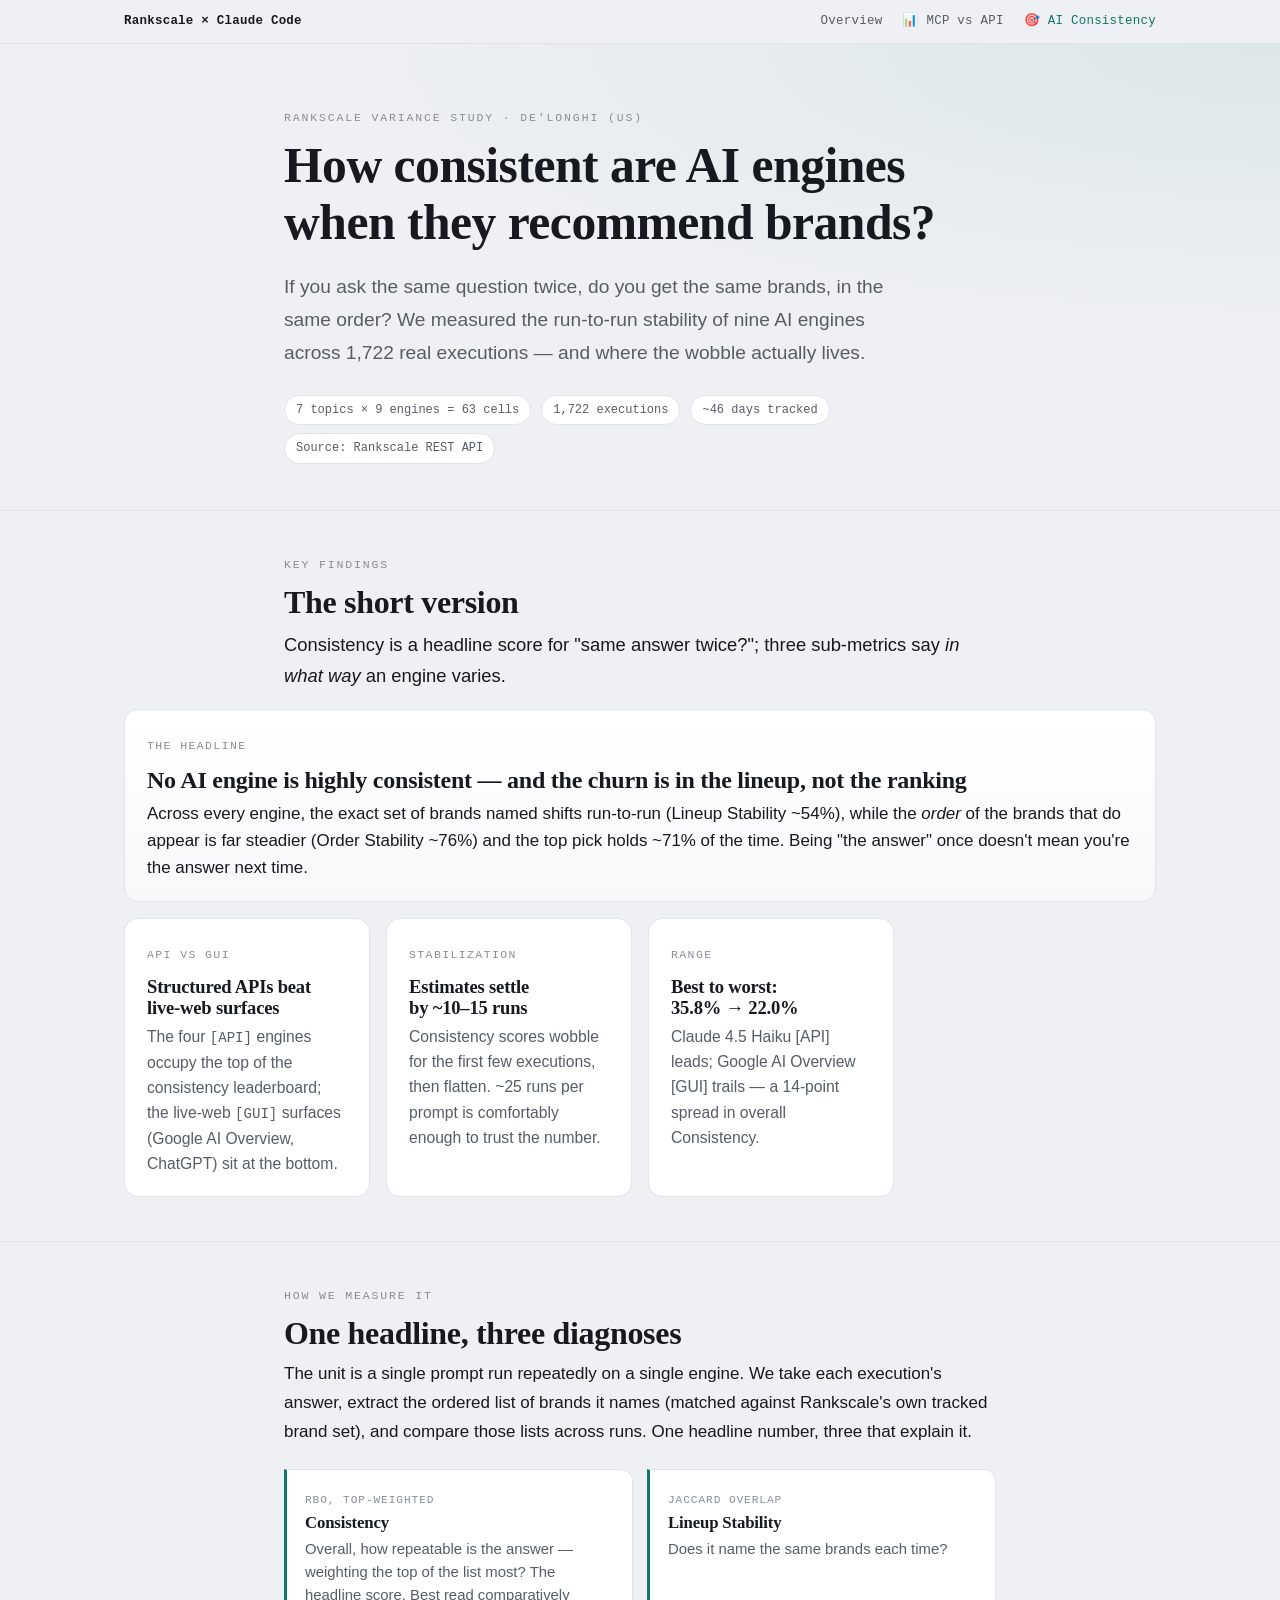
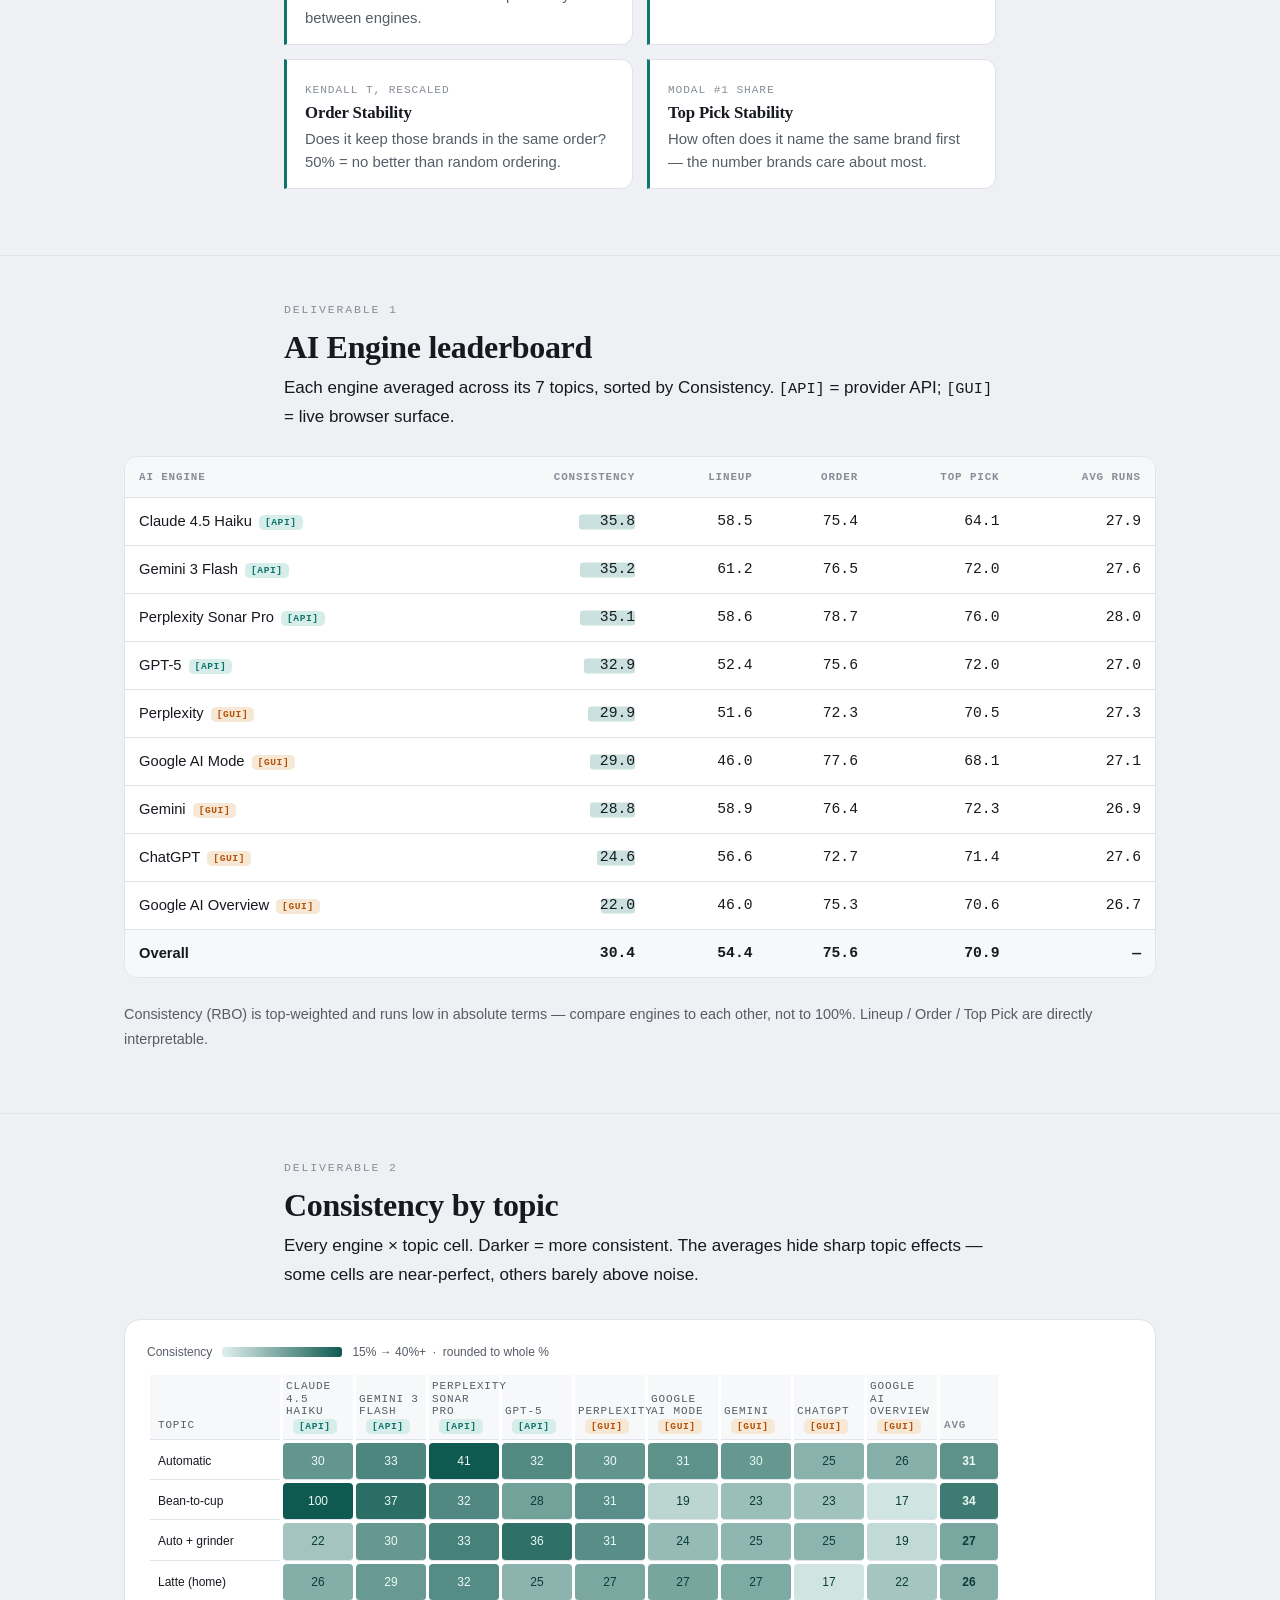
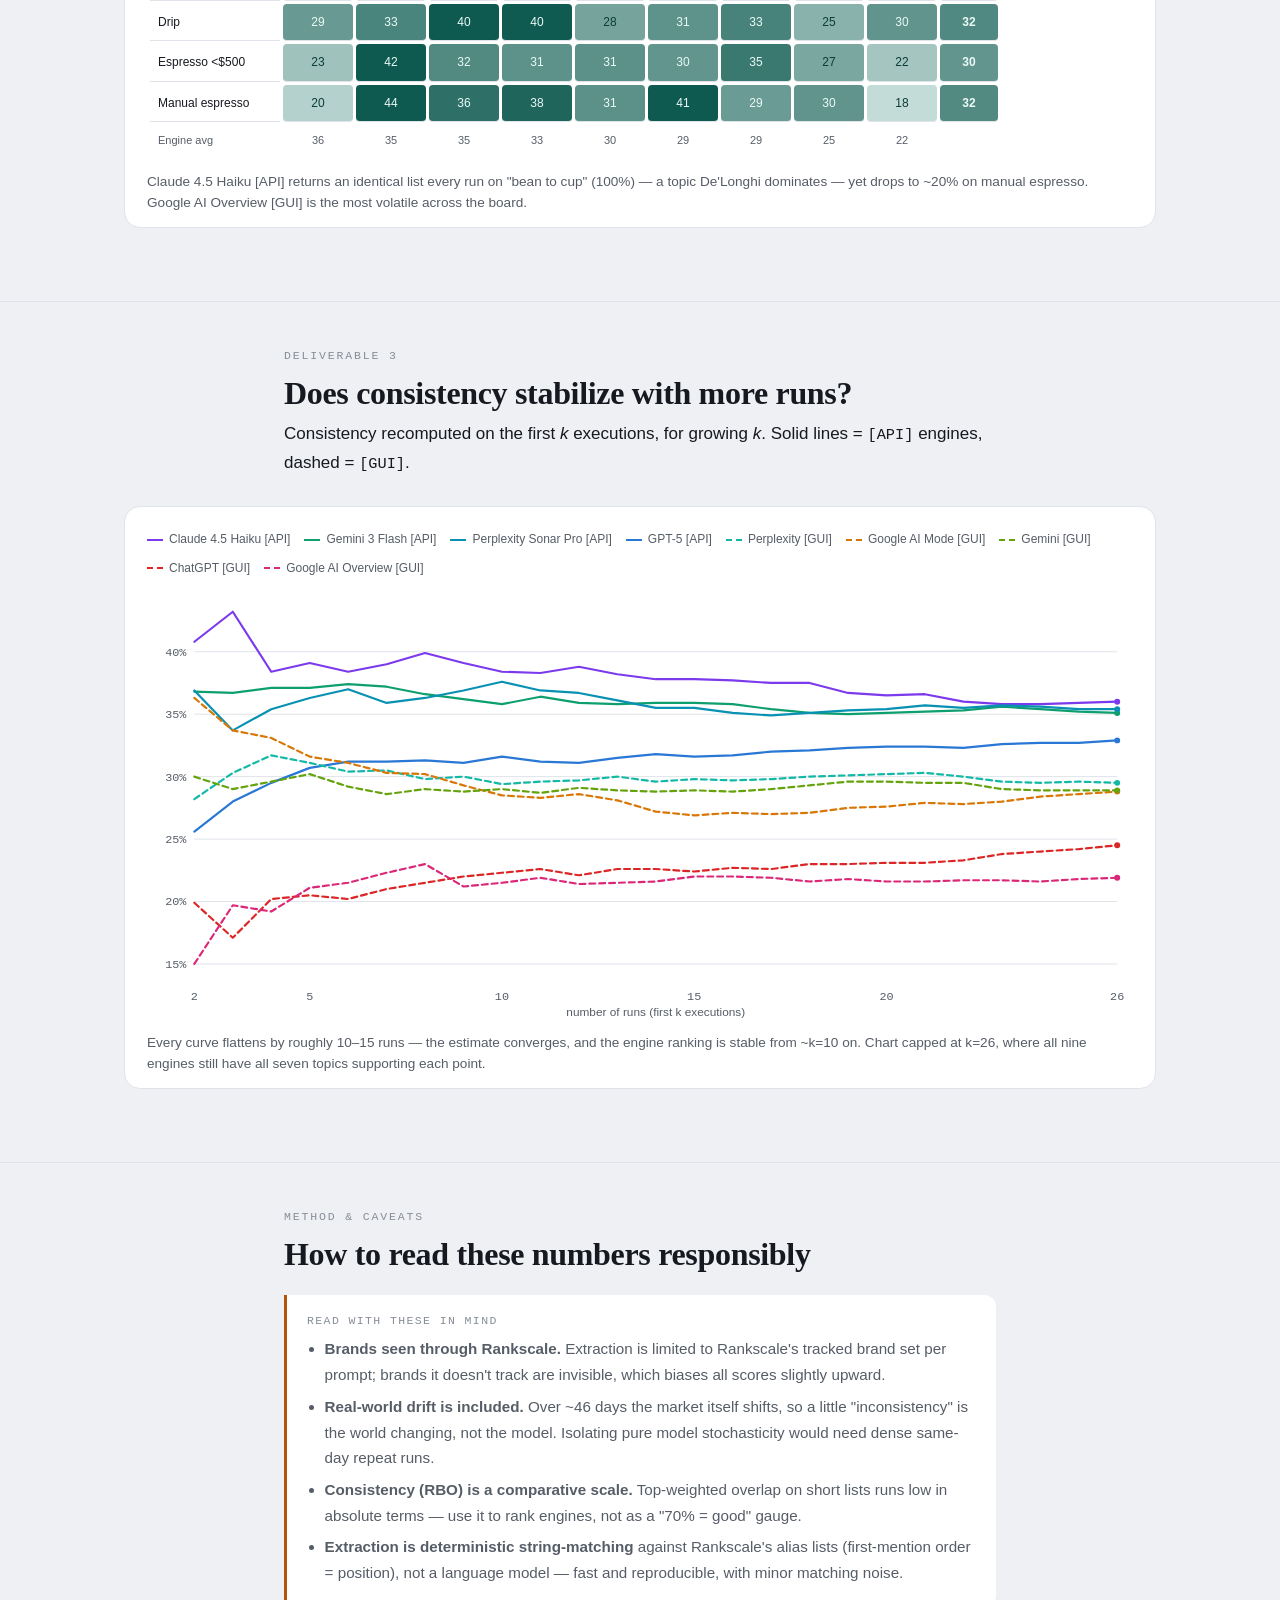
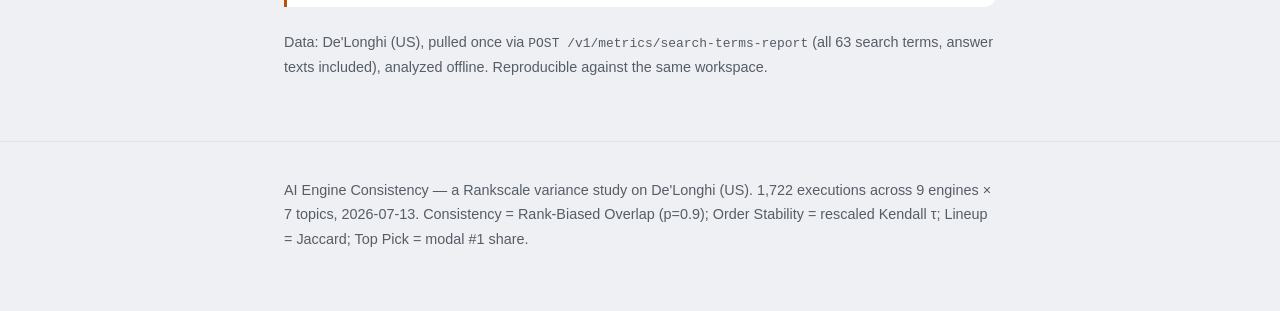
==== ai-engine-consistency.html @ 31a08b06 "Add webinar landing page + two reports on shared base.css - index.html: workshop landing (session in" ====
<!doctype html>
<html lang="en">
<head>
  <meta charset="utf-8">
  <meta name="viewport" content="width=device-width, initial-scale=1">
  <title>How consistent are AI engines? A Rankscale variance study</title>
  <link rel="stylesheet" href="assets/base.css">
  <style>
    /* ---- page-specific: AI engine consistency ---- */
    header.masthead{padding:64px 0 46px;background:radial-gradient(120% 100% at 100% 0%, color-mix(in srgb, var(--teal) 8%, transparent), transparent 62%)}
    table{min-width:640px}
    .callout{border-left-color:var(--amber)}
    tr.total td{background:var(--surface-2);font-weight:600}
    .defs{display:grid;grid-template-columns:repeat(auto-fit,minmax(240px,1fr));gap:14px;margin:1.4rem 0}
    .def{background:var(--surface);border:1px solid var(--line);border-left:3px solid var(--accent);border-radius:0 12px 12px 0;padding:14px 18px}
    .def h3{font-size:1.05rem;margin-bottom:.2rem}
    .def .tech{font-family:var(--mono);font-size:.7rem;color:var(--faint);text-transform:uppercase;letter-spacing:.08em}
    .def p{margin:.35rem 0 0;font-size:.93rem;color:var(--muted);line-height:1.55}
    .badge{font-family:var(--mono);font-size:.6rem;font-weight:600;letter-spacing:.06em;padding:2px 6px;border-radius:5px;margin-left:7px;vertical-align:1px}
    .badge.api{background:var(--teal-soft);color:var(--teal)} .badge.gui{background:var(--amber-soft);color:var(--amber)}
    .cbar{position:relative;display:inline-block;min-width:56px;text-align:right}
    .legend{display:flex;flex-wrap:wrap;gap:8px 14px;font-size:12px;color:var(--muted);margin-bottom:8px}
    .legend span{display:inline-flex;align-items:center;gap:6px}
    .legend i{width:16px;height:0;border-top-width:2px;border-top-style:solid;display:inline-block}
    .legend i.dash{border-top-style:dashed}
  </style>
</head>
<body>

<nav class="sitenav" aria-label="Webinar sections">
  <div class="inner">
    <a class="brand" href="index.html">Rankscale × Claude Code</a>
    <a href="index.html">Overview</a>
    <a href="mcp-vs-api.html">📊 MCP vs API</a>
    <a href="ai-engine-consistency.html" aria-current="page">🎯 AI Consistency</a>
  </div>
</nav>
<header class="masthead">
  <div class="wrap">
    <p class="eyebrow">Rankscale variance study &middot; De'Longhi (US)</p>
    <h1>How consistent are AI engines when they recommend brands?</h1>
    <p class="dek">If you ask the same question twice, do you get the same brands, in the same order? We measured the run-to-run stability of nine AI engines across 1,722 real executions — and where the wobble actually lives.</p>
    <div class="meta">
      <span>7 topics &times; 9 engines = 63 cells</span>
      <span>1,722 executions</span>
      <span>~46 days tracked</span>
      <span>Source: Rankscale REST API</span>
    </div>
  </div>
</header>

<section id="findings">
  <div class="wrap"><p class="eyebrow">Key findings</p><h2>The short version</h2>
  <p class="lead">Consistency is a headline score for "same answer twice?"; three sub-metrics say <em>in what way</em> an engine varies.</p></div>
  <div class="wide"><div class="findgrid reveal">
    <div class="find hero"><span class="k">The headline</span><h3>No AI engine is highly consistent — and the churn is in the lineup, not the ranking</h3>
      <p>Across every engine, the exact set of brands named shifts run-to-run (Lineup Stability ~54%), while the <em>order</em> of the brands that do appear is far steadier (Order Stability ~76%) and the top pick holds ~71% of the time. Being "the answer" once doesn't mean you're the answer next time.</p></div>
    <div class="find"><span class="k">API vs GUI</span><h3>Structured APIs beat live-web surfaces</h3><p>The four <code>[API]</code> engines occupy the top of the consistency leaderboard; the live-web <code>[GUI]</code> surfaces (Google AI Overview, ChatGPT) sit at the bottom.</p></div>
    <div class="find"><span class="k">Stabilization</span><h3>Estimates settle by ~10–15 runs</h3><p>Consistency scores wobble for the first few executions, then flatten. ~25 runs per prompt is comfortably enough to trust the number.</p></div>
    <div class="find"><span class="k">Range</span><h3>Best to worst: 35.8% → 22.0%</h3><p>Claude 4.5 Haiku [API] leads; Google AI Overview [GUI] trails — a 14-point spread in overall Consistency.</p></div>
  </div></div>
</section>

<section id="method">
  <div class="wrap"><p class="eyebrow">How we measure it</p><h2>One headline, three diagnoses</h2>
  <p>The unit is a single prompt run repeatedly on a single engine. We take each execution's answer, extract the ordered list of brands it names (matched against Rankscale's own tracked brand set), and compare those lists across runs. One headline number, three that explain it.</p>
  <div class="defs">
    <div class="def"><span class="tech">RBO, top-weighted</span><h3>Consistency</h3><p>Overall, how repeatable is the answer — weighting the top of the list most? The headline score. Best read comparatively between engines.</p></div>
    <div class="def"><span class="tech">Jaccard overlap</span><h3>Lineup Stability</h3><p>Does it name the same brands each time?</p></div>
    <div class="def"><span class="tech">Kendall &tau;, rescaled</span><h3>Order Stability</h3><p>Does it keep those brands in the same order? 50% = no better than random ordering.</p></div>
    <div class="def"><span class="tech">Modal #1 share</span><h3>Top Pick Stability</h3><p>How often does it name the same brand first — the number brands care about most.</p></div>
  </div></div>
</section>

<section id="leaderboard">
  <div class="wrap"><p class="eyebrow">Deliverable 1</p><h2>AI Engine leaderboard</h2>
  <p>Each engine averaged across its 7 topics, sorted by Consistency. <code>[API]</code> = provider API; <code>[GUI]</code> = live browser surface.</p></div>
  <div class="wide"><div class="tablewrap reveal">
    <table>
      <thead><tr><th>AI Engine</th><th class="n">Consistency</th><th class="n">Lineup</th><th class="n">Order</th><th class="n">Top Pick</th><th class="n">avg runs</th></tr></thead>
      <tbody id="lbBody"></tbody>
    </table>
  </div>
  <p style="font-size:.9rem;color:var(--muted)">Consistency (RBO) is top-weighted and runs low in absolute terms — compare engines to each other, not to 100%. Lineup / Order / Top Pick are directly interpretable.</p>
  </div>
</section>

<section id="heatmap">
  <div class="wrap"><p class="eyebrow">Deliverable 2</p><h2>Consistency by topic</h2>
  <p>Every engine &times; topic cell. Darker = more consistent. The averages hide sharp topic effects — some cells are near-perfect, others barely above noise.</p></div>
  <div class="wide"><figure class="reveal">
    <div style="display:flex;align-items:center;gap:10px;font-size:12px;color:var(--muted);margin-bottom:10px;flex-wrap:wrap">
      <span>Consistency</span><span style="display:inline-block;width:120px;height:10px;border-radius:3px;background:linear-gradient(90deg,rgb(224,240,237),rgb(15,90,80))"></span><span>15% → 40%+ &nbsp;·&nbsp; rounded to whole %</span></div>
    <div id="hm" style="overflow-x:auto"></div>
    <figcaption>Claude 4.5 Haiku [API] returns an identical list every run on "bean to cup" (100%) — a topic De'Longhi dominates — yet drops to ~20% on manual espresso. Google AI Overview [GUI] is the most volatile across the board.</figcaption>
  </figure></div>
</section>

<section id="convergence">
  <div class="wrap"><p class="eyebrow">Deliverable 3</p><h2>Does consistency stabilize with more runs?</h2>
  <p>Consistency recomputed on the first <em>k</em> executions, for growing <em>k</em>. Solid lines = <code>[API]</code> engines, dashed = <code>[GUI]</code>.</p></div>
  <div class="wide"><figure class="reveal">
    <div class="legend" id="cvLegend"></div>
    <div style="overflow-x:auto"><svg id="cv" viewBox="0 0 1000 440" role="img" aria-label="Consistency versus number of runs for nine engines; curves flatten by 10 to 15 runs. API engines settle highest, GUI engines lowest."></svg></div>
    <figcaption>Every curve flattens by roughly 10–15 runs — the estimate converges, and the engine ranking is stable from ~k=10 on. Chart capped at k=26, where all nine engines still have all seven topics supporting each point.</figcaption>
  </figure></div>
</section>

<section id="caveats">
  <div class="wrap"><p class="eyebrow">Method &amp; caveats</p><h2>How to read these numbers responsibly</h2>
  <div class="callout"><span class="k">Read with these in mind</span>
  <ul>
    <li><strong>Brands seen through Rankscale.</strong> Extraction is limited to Rankscale's tracked brand set per prompt; brands it doesn't track are invisible, which biases all scores slightly upward.</li>
    <li><strong>Real-world drift is included.</strong> Over ~46 days the market itself shifts, so a little "inconsistency" is the world changing, not the model. Isolating pure model stochasticity would need dense same-day repeat runs.</li>
    <li><strong>Consistency (RBO) is a comparative scale.</strong> Top-weighted overlap on short lists runs low in absolute terms — use it to rank engines, not as a "70% = good" gauge.</li>
    <li><strong>Extraction is deterministic string-matching</strong> against Rankscale's alias lists (first-mention order = position), not a language model — fast and reproducible, with minor matching noise.</li>
  </ul></div>
  <p style="font-size:.9rem;color:var(--muted)">Data: De'Longhi (US), pulled once via <code>POST /v1/metrics/search-terms-report</code> (all 63 search terms, answer texts included), analyzed offline. Reproducible against the same workspace.</p>
  </div>
</section>

<footer><div class="wrap"><p style="margin:0">AI Engine Consistency — a Rankscale variance study on De'Longhi (US). 1,722 executions across 9 engines &times; 7 topics, 2026-07-13. Consistency = Rank-Biased Overlap (p=0.9); Order Stability = rescaled Kendall &tau;; Lineup = Jaccard; Top Pick = modal #1 share.</p></div></footer>

<script>
(function(){
  var engines=[
    {name:"Claude 4.5 Haiku",tier:"api",c:35.8,l:58.5,o:75.4,t:64.1,n:27.9,col:"#7c3aed"},
    {name:"Gemini 3 Flash",tier:"api",c:35.2,l:61.2,o:76.5,t:72.0,n:27.6,col:"#0e9f6e"},
    {name:"Perplexity Sonar Pro",tier:"api",c:35.1,l:58.6,o:78.7,t:76.0,n:28.0,col:"#0891b2"},
    {name:"GPT-5",tier:"api",c:32.9,l:52.4,o:75.6,t:72.0,n:27.0,col:"#2a78d6"},
    {name:"Perplexity",tier:"gui",c:29.9,l:51.6,o:72.3,t:70.5,n:27.3,col:"#14b8a6"},
    {name:"Google AI Mode",tier:"gui",c:29.0,l:46.0,o:77.6,t:68.1,n:27.1,col:"#d97706"},
    {name:"Gemini",tier:"gui",c:28.8,l:58.9,o:76.4,t:72.3,n:26.9,col:"#65a30d"},
    {name:"ChatGPT",tier:"gui",c:24.6,l:56.6,o:72.7,t:71.4,n:27.6,col:"#dc2626"},
    {name:"Google AI Overview",tier:"gui",c:22.0,l:46.0,o:75.3,t:70.6,n:26.7,col:"#db2777"}
  ];
  var overall={c:30.4,l:54.4,o:75.6,t:70.9};
  var cmax=Math.max.apply(null,engines.map(function(e){return e.c;}));

  // leaderboard
  var tb=document.getElementById("lbBody");
  engines.forEach(function(e){
    var w=Math.round(e.c/cmax*100);
    var badge='<span class="badge '+e.tier+'">'+(e.tier==='api'?'[API]':'[GUI]')+'</span>';
    var bar='<span class="cbar"><span style="position:absolute;right:0;top:50%;transform:translateY(-50%);height:60%;width:'+w+'%;max-width:100%;background:color-mix(in srgb, var(--teal) 22%, transparent);border-radius:3px;z-index:0"></span><span style="position:relative;z-index:1">'+e.c.toFixed(1)+'</span></span>';
    tb.insertAdjacentHTML("beforeend","<tr><td>"+e.name+badge+"</td><td class='n'>"+bar+"</td><td class='n'>"+e.l.toFixed(1)+"</td><td class='n'>"+e.o.toFixed(1)+"</td><td class='n'>"+e.t.toFixed(1)+"</td><td class='n'>"+e.n.toFixed(1)+"</td></tr>");
  });
  tb.insertAdjacentHTML("beforeend","<tr class='total'><td>Overall</td><td class='n'>"+overall.c.toFixed(1)+"</td><td class='n'>"+overall.l.toFixed(1)+"</td><td class='n'>"+overall.o.toFixed(1)+"</td><td class='n'>"+overall.t.toFixed(1)+"</td><td class='n'>—</td></tr>");

  // heatmap (topics as rows, engines as columns)
  var engs=[
    ["Claude 4.5 Haiku","api",35.8],
    ["Gemini 3 Flash","api",35.2],
    ["Perplexity Sonar Pro","api",35.1],
    ["GPT-5","api",32.9],
    ["Perplexity","gui",29.9],
    ["Google AI Mode","gui",29.0],
    ["Gemini","gui",28.8],
    ["ChatGPT","gui",24.6],
    ["Google AI Overview","gui",22.0]
  ];
  var topicRows=[
    ["Automatic",[30,32.6,40.5,32,30.2,30.7,29.7,25.3,25.6],30.7],
    ["Bean-to-cup",[100,36.6,32.1,28,31.1,19.4,23.4,22.5,16.9],34.4],
    ["Auto + grinder",[22.3,29.6,33.3,36.2,31.3,23.8,24.6,24.9,18.7],27.2],
    ["Latte (home)",[26,29.4,31.6,25.1,27.2,27.4,26.7,16.9,22.2],25.8],
    ["Drip",[29.4,32.9,40.2,39.9,27.7,30.5,33.2,25.3,30.3],32.2],
    ["Espresso <$500",[22.7,41.7,32,30.7,30.8,30.1,34.9,27.2,22.1],30.2],
    ["Manual espresso",[20.1,43.9,36.3,38.1,30.8,41.4,29.1,30.3,18.3],32.0]
  ];
  function hcol(v){var t=Math.max(0,Math.min(1,(v-15)/(40-15)));var L=[224,240,237],D=[15,90,80];var c=L.map(function(l,i){return Math.round(l+(D[i]-l)*t);});return{bg:'rgb('+c[0]+','+c[1]+','+c[2]+')',fg:t>0.55?'#eafaf6':'#0b3d37'};}
  var h='<table style="border-collapse:separate;border-spacing:3px;font-size:12px;font-variant-numeric:tabular-nums;table-layout:fixed;width:838px;min-width:838px">';
  h+='<colgroup><col style="width:130px">';
  engs.forEach(function(){h+='<col style="width:70px">';});
  h+='<col style="width:58px"></colgroup>';
  h+='<thead><tr><th style="text-align:left;vertical-align:bottom;color:var(--muted);font-weight:500;padding:4px 8px">Topic</th>';
  engs.forEach(function(e){var bd='<span class="badge '+e[1]+'">'+(e[1]==='api'?'[API]':'[GUI]')+'</span>';h+='<th style="vertical-align:bottom;height:64px;white-space:normal;padding:5px 3px;font-weight:500;font-size:11px;line-height:1.15;color:var(--muted)"><span style="display:block;margin-bottom:3px">'+e[0]+'</span>'+bd+'</th>';});
  h+='<th style="vertical-align:bottom;padding:4px 4px;font-weight:600">Avg</th></tr></thead><tbody>';
  topicRows.forEach(function(r){
    h+='<tr><td style="text-align:left;padding:7px 8px;white-space:nowrap;overflow:hidden;text-overflow:ellipsis">'+r[0]+'</td>';
    r[1].forEach(function(v){var c=hcol(v);h+='<td style="background:'+c.bg+';color:'+c.fg+';text-align:center;padding:8px 2px;border-radius:4px">'+Math.round(v)+'</td>';});
    var ca=hcol(r[2]);h+='<td style="background:'+ca.bg+';color:'+ca.fg+';text-align:center;padding:8px 2px;border-radius:4px;font-weight:600">'+Math.round(r[2])+'</td></tr>';
  });
  h+='<tr><td style="text-align:left;padding:6px 8px;color:var(--muted);font-size:11px">Engine avg</td>';
  engs.forEach(function(e){h+='<td style="text-align:center;padding:4px 2px;color:var(--muted);font-size:11px">'+Math.round(e[2])+'</td>';});
  h+='<td></td></tr></tbody></table>';
  document.getElementById("hm").innerHTML=h;

  // convergence
  var series=[
    ["Claude 4.5 Haiku","api","#7c3aed",[40.8,43.2,38.4,39.1,38.4,39,39.9,39.1,38.4,38.3,38.8,38.2,37.8,37.8,37.7,37.5,37.5,36.7,36.5,36.6,36,35.8,35.8,35.9,36]],
    ["Gemini 3 Flash","api","#0e9f6e",[36.8,36.7,37.1,37.1,37.4,37.2,36.6,36.2,35.8,36.4,35.9,35.8,35.9,35.9,35.8,35.4,35.1,35,35.1,35.2,35.3,35.6,35.4,35.2,35.1]],
    ["Perplexity Sonar Pro","api","#0891b2",[36.9,33.7,35.4,36.3,37,35.9,36.3,36.9,37.6,36.9,36.7,36.1,35.5,35.5,35.1,34.9,35.1,35.3,35.4,35.7,35.5,35.7,35.6,35.4,35.4]],
    ["GPT-5","api","#2a78d6",[25.6,28,29.5,30.7,31.2,31.2,31.3,31.1,31.6,31.2,31.1,31.5,31.8,31.6,31.7,32,32.1,32.3,32.4,32.4,32.3,32.6,32.7,32.7,32.9]],
    ["Perplexity","gui","#14b8a6",[28.2,30.3,31.7,31.1,30.4,30.5,29.8,30,29.4,29.6,29.7,30,29.6,29.8,29.7,29.8,30,30.1,30.2,30.3,30,29.6,29.5,29.6,29.5]],
    ["Google AI Mode","gui","#d97706",[36.3,33.7,33.1,31.6,31.1,30.3,30.2,29.3,28.5,28.3,28.6,28.1,27.2,26.9,27.1,27,27.1,27.5,27.6,27.9,27.8,28,28.4,28.6,28.8]],
    ["Gemini","gui","#65a30d",[30,29,29.6,30.2,29.2,28.6,29,28.8,29,28.7,29.1,28.9,28.8,28.9,28.8,29,29.3,29.6,29.6,29.5,29.5,29,28.9,28.9,28.9]],
    ["ChatGPT","gui","#dc2626",[19.9,17.1,20.2,20.5,20.2,21,21.5,22,22.3,22.6,22.1,22.6,22.6,22.4,22.7,22.6,23,23,23.1,23.1,23.3,23.8,24,24.2,24.5]],
    ["Google AI Overview","gui","#db2777",[15,19.7,19.2,21.1,21.5,22.3,23,21.2,21.5,21.9,21.4,21.5,21.6,22,22,21.9,21.6,21.8,21.6,21.6,21.7,21.7,21.6,21.8,21.9]]
  ];
  var NS="http://www.w3.org/2000/svg",svg=document.getElementById("cv");
  function el(n,a){var e=document.createElementNS(NS,n);for(var k in a)e.setAttribute(k,a[k]);return e;}
  function tx(x,y,s,a){var t=el("text",Object.assign({x:x,y:y},a));t.textContent=s;return t;}
  var W=1000,H=440,pL=48,pR=16,pT=16,pB=44,ph=H-pT-pB,pw=W-pL-pR,kMin=2,kMax=26,yMin=14,yMax=44;
  var cs=getComputedStyle(document.documentElement),muted=(cs.getPropertyValue('--muted')||'#888').trim(),line=(cs.getPropertyValue('--line')||'#ddd').trim();
  function X(k){return pL+(k-kMin)/(kMax-kMin)*pw;} function Y(v){return pT+ph-(v-yMin)/(yMax-yMin)*ph;}
  [15,20,25,30,35,40].forEach(function(g){var y=Y(g);svg.appendChild(el("line",{x1:pL,y1:y,x2:pL+pw,y2:y,stroke:line,"stroke-width":1}));svg.appendChild(tx(pL-8,y+4,g+"%",{"text-anchor":"end",fill:muted,"font-size":"12","font-family":"var(--mono)"}));});
  [2,5,10,15,20,26].forEach(function(k){svg.appendChild(tx(X(k),H-20,k,{"text-anchor":"middle",fill:muted,"font-size":"12","font-family":"var(--mono)"}));});
  svg.appendChild(tx(pL+pw/2,H-4,"number of runs (first k executions)",{"text-anchor":"middle",fill:muted,"font-size":"12"}));
  series.forEach(function(s){
    var pts=s[3].map(function(v,i){return [X(kMin+i),Y(v)];});
    var at={d:"M"+pts.map(function(p){return p[0]+" "+p[1];}).join(" L"),fill:"none",stroke:s[2],"stroke-width":2.2,"stroke-linejoin":"round","stroke-linecap":"round"};
    if(s[1]==='gui') at["stroke-dasharray"]="6 4";
    svg.appendChild(el("path",at));
    var last=pts[pts.length-1];svg.appendChild(el("circle",{cx:last[0],cy:last[1],r:3,fill:s[2]}));
  });
  var lg=document.getElementById("cvLegend");
  series.forEach(function(s){var sp=document.createElement("span");var i=document.createElement("i");i.className=s[1]==='gui'?'dash':'';i.style.borderTopColor=s[2];sp.appendChild(i);sp.appendChild(document.createTextNode(s[0]+(s[1]==='api'?' [API]':' [GUI]')));lg.appendChild(sp);});

  var rm=window.matchMedia("(prefers-reduced-motion:reduce)").matches;
  if(!rm && "IntersectionObserver" in window){var io=new IntersectionObserver(function(es){es.forEach(function(e){if(e.isIntersecting){e.target.classList.add("in");io.unobserve(e.target);}});},{threshold:.1});document.querySelectorAll(".reveal").forEach(function(n){io.observe(n);});}
  else document.querySelectorAll(".reveal").forEach(function(n){n.classList.add("in");});
})();
</script>
</body>
</html>
---- assets/base.css ----
/* ============================================================
   Rankscale Webinar — shared design system (base.css)
   Used by the landing page and every report in the series.
   Edit tokens/typography here once; every page follows.
   ============================================================ */

:root{
  --paper:#eef0f3; --surface:#ffffff; --surface-2:#f7f8fa;
  --ink:#16191f; --muted:#565d67; --faint:#878e98; --line:#e0e3e9;
  --accent:#0f766e; --good:#2f7d4f; --warn:#b45309;
  /* report-1 accents (MCP vs API) */
  --mcp:#0f766e; --mcp-soft:#d7ede9; --api:#c2410c; --api-soft:#f6e3d6;
  /* report-2 accents (consistency) */
  --teal:#0f766e; --teal-soft:#d7ede9; --amber:#b45309; --amber-soft:#f6e8d5;
  /* categorical series colors */
  --c1:#2a78d6; --c2:#0e9f6e; --c3:#d97706; --c4:#7c3aed; --c5:#db2777; --c6:#dc2626; --c7:#0891b2;
  --measure:760px; --wide:1080px;
  --serif:"Iowan Old Style","Palatino Linotype",Palatino,"Book Antiqua",Georgia,"Times New Roman",serif;
  --sans:-apple-system,BlinkMacSystemFont,"Segoe UI",Roboto,Helvetica,Arial,sans-serif;
  --mono:"SFMono-Regular",ui-monospace,"Cascadia Code","JetBrains Mono",Consolas,"Roboto Mono",monospace;
}
@media (prefers-color-scheme:dark){
  :root{
    --paper:#0c0e11; --surface:#14171c; --surface-2:#1a1e24; --ink:#e8eaed; --muted:#9aa1aa; --faint:#6a717b; --line:#282d35;
    --accent:#2dd4bf; --good:#4ade80; --warn:#fbbf24;
    --mcp:#2dd4bf; --mcp-soft:#0f2f2b; --api:#fb923c; --api-soft:#3a2314;
    --teal:#2dd4bf; --teal-soft:#0f2f2b; --amber:#fbbf24; --amber-soft:#3a2c12;
    --c1:#5aa0ee; --c2:#34d399; --c3:#fbbf24; --c4:#a78bfa; --c5:#f472b6; --c6:#f87171; --c7:#22d3ee;
  }
}
:root[data-theme="light"]{
  --paper:#eef0f3; --surface:#ffffff; --surface-2:#f7f8fa; --ink:#16191f; --muted:#565d67; --faint:#878e98; --line:#e0e3e9;
  --accent:#0f766e; --good:#2f7d4f; --warn:#b45309;
  --mcp:#0f766e; --mcp-soft:#d7ede9; --api:#c2410c; --api-soft:#f6e3d6;
  --teal:#0f766e; --teal-soft:#d7ede9; --amber:#b45309; --amber-soft:#f6e8d5;
  --c1:#2a78d6; --c2:#0e9f6e; --c3:#d97706; --c4:#7c3aed; --c5:#db2777; --c6:#dc2626; --c7:#0891b2;
}
:root[data-theme="dark"]{
  --paper:#0c0e11; --surface:#14171c; --surface-2:#1a1e24; --ink:#e8eaed; --muted:#9aa1aa; --faint:#6a717b; --line:#282d35;
  --accent:#2dd4bf; --good:#4ade80; --warn:#fbbf24;
  --mcp:#2dd4bf; --mcp-soft:#0f2f2b; --api:#fb923c; --api-soft:#3a2314;
  --teal:#2dd4bf; --teal-soft:#0f2f2b; --amber:#fbbf24; --amber-soft:#3a2c12;
  --c1:#5aa0ee; --c2:#34d399; --c3:#fbbf24; --c4:#a78bfa; --c5:#f472b6; --c6:#f87171; --c7:#22d3ee;
}

*{box-sizing:border-box}
body{margin:0;background:var(--paper);color:var(--ink);font-family:var(--sans);font-size:17px;line-height:1.7;-webkit-font-smoothing:antialiased}
.wrap{max-width:var(--measure);margin:0 auto;padding:0 24px}
.wide{max-width:var(--wide);margin-left:auto;margin-right:auto;padding:0 24px}
h1,h2,h3{font-family:var(--serif);font-weight:600;line-height:1.15;text-wrap:balance;letter-spacing:-.01em}
h1{font-size:clamp(2.1rem,5vw,3.1rem);margin:0 0 .4em}
h2{font-size:clamp(1.5rem,3.2vw,2rem);margin:0 0 .5rem}
h3{font-size:1.2rem;margin:0 0 .35rem}
p{margin:0 0 1.1rem}
a{color:var(--accent);text-underline-offset:3px;text-decoration-thickness:1px}
.eyebrow{font-family:var(--mono);font-size:.72rem;text-transform:uppercase;letter-spacing:.16em;color:var(--faint);margin:0 0 .6rem}
strong{font-weight:600}
code,.num{font-family:var(--mono)}
code{font-size:.9em}
.num{font-variant-numeric:tabular-nums}

/* ---- shared top navigation ---- */
.sitenav{position:sticky;top:0;z-index:50;-webkit-backdrop-filter:blur(10px);backdrop-filter:blur(10px);background:color-mix(in srgb, var(--paper) 82%, transparent);border-bottom:1px solid var(--line)}
.sitenav .inner{max-width:var(--wide);margin:0 auto;padding:11px 24px;display:flex;gap:6px 20px;align-items:center;flex-wrap:wrap;font-family:var(--mono);font-size:.78rem}
.sitenav a{color:var(--muted);text-decoration:none;letter-spacing:.02em}
.sitenav a:hover{color:var(--accent)}
.sitenav a.brand{color:var(--ink);font-weight:600;margin-right:auto}
.sitenav a.brand:hover{color:var(--accent)}
.sitenav a[aria-current="page"]{color:var(--accent)}

/* ---- masthead (structure only; pages add their own bg) ---- */
header.masthead{border-bottom:1px solid var(--line);padding:64px 0 48px}
.masthead .dek{font-size:1.2rem;color:var(--muted);max-width:60ch;margin:.2rem 0 1.6rem}
.meta{display:flex;flex-wrap:wrap;gap:8px 10px;font-family:var(--mono);font-size:.75rem;color:var(--muted)}
.meta span{border:1px solid var(--line);border-radius:999px;padding:4px 11px;background:var(--surface)}

/* ---- sections ---- */
section{padding:44px 0}
section+section{border-top:1px solid var(--line)}
.lead{font-size:1.15rem}

/* ---- findings grid ---- */
.findgrid{display:grid;grid-template-columns:repeat(auto-fit,minmax(240px,1fr));gap:16px;margin-top:8px}
.find{background:var(--surface);border:1px solid var(--line);border-radius:14px;padding:20px 22px;position:relative}
.find .k{font-family:var(--mono);font-size:.72rem;letter-spacing:.12em;text-transform:uppercase;color:var(--faint)}
.find h3{margin:.5rem 0 .35rem;font-size:1.16rem}
.find p{margin:0;font-size:.98rem;color:var(--muted);line-height:1.6}
.find.hero{grid-column:1/-1;background:linear-gradient(180deg,var(--surface),var(--surface-2))}
.find.hero h3{font-size:1.5rem}
.find.hero p{font-size:1.06rem;color:var(--ink)}

/* ---- callout ---- */
.callout{border-left:3px solid var(--accent);background:var(--surface);border-radius:0 12px 12px 0;padding:16px 20px;margin:1.4rem 0}
.callout.warn{border-left-color:var(--warn)}
.callout .k{font-family:var(--mono);font-size:.72rem;letter-spacing:.12em;text-transform:uppercase;color:var(--faint);display:block;margin-bottom:.3rem}
.callout p:last-child{margin:0}
.callout ul{margin:.2rem 0 0;padding-left:1.1rem}
.callout li{margin:.35rem 0;font-size:.95rem;color:var(--muted)}

/* ---- figures & charts ---- */
figure{margin:1.8rem 0;background:var(--surface);border:1px solid var(--line);border-radius:16px;padding:22px 22px 14px}
figure figcaption{font-size:.85rem;color:var(--muted);margin-top:12px;line-height:1.55}
svg{display:block;width:100%;height:auto}

/* ---- tables ---- */
.tablewrap{overflow-x:auto;border:1px solid var(--line);border-radius:14px;background:var(--surface);margin:1.5rem 0}
table{border-collapse:collapse;width:100%;font-size:.92rem}
th,td{padding:11px 14px;text-align:left;border-bottom:1px solid var(--line);white-space:nowrap}
thead th{font-family:var(--mono);font-size:.68rem;letter-spacing:.08em;text-transform:uppercase;color:var(--faint);font-weight:600;background:var(--surface-2)}
tbody tr:last-child td{border-bottom:none}
td.n,th.n{text-align:right;font-family:var(--mono);font-variant-numeric:tabular-nums}
.rowlead{font-weight:500}
caption{caption-side:top;text-align:left;font-family:var(--mono);font-size:.72rem;letter-spacing:.1em;text-transform:uppercase;color:var(--faint);padding:12px 14px 0}

/* ---- footer & utilities ---- */
footer{border-top:1px solid var(--line);padding:36px 0 60px;color:var(--muted);font-size:.9rem}
.sr-only{position:absolute;width:1px;height:1px;padding:0;margin:-1px;overflow:hidden;clip:rect(0,0,0,0);border:0}
.reveal{opacity:0;transform:translateY(12px);transition:opacity .6s ease,transform .6s ease}
.reveal.in{opacity:1;transform:none}
@media(prefers-reduced-motion:reduce){.reveal{opacity:1;transform:none;transition:none}}
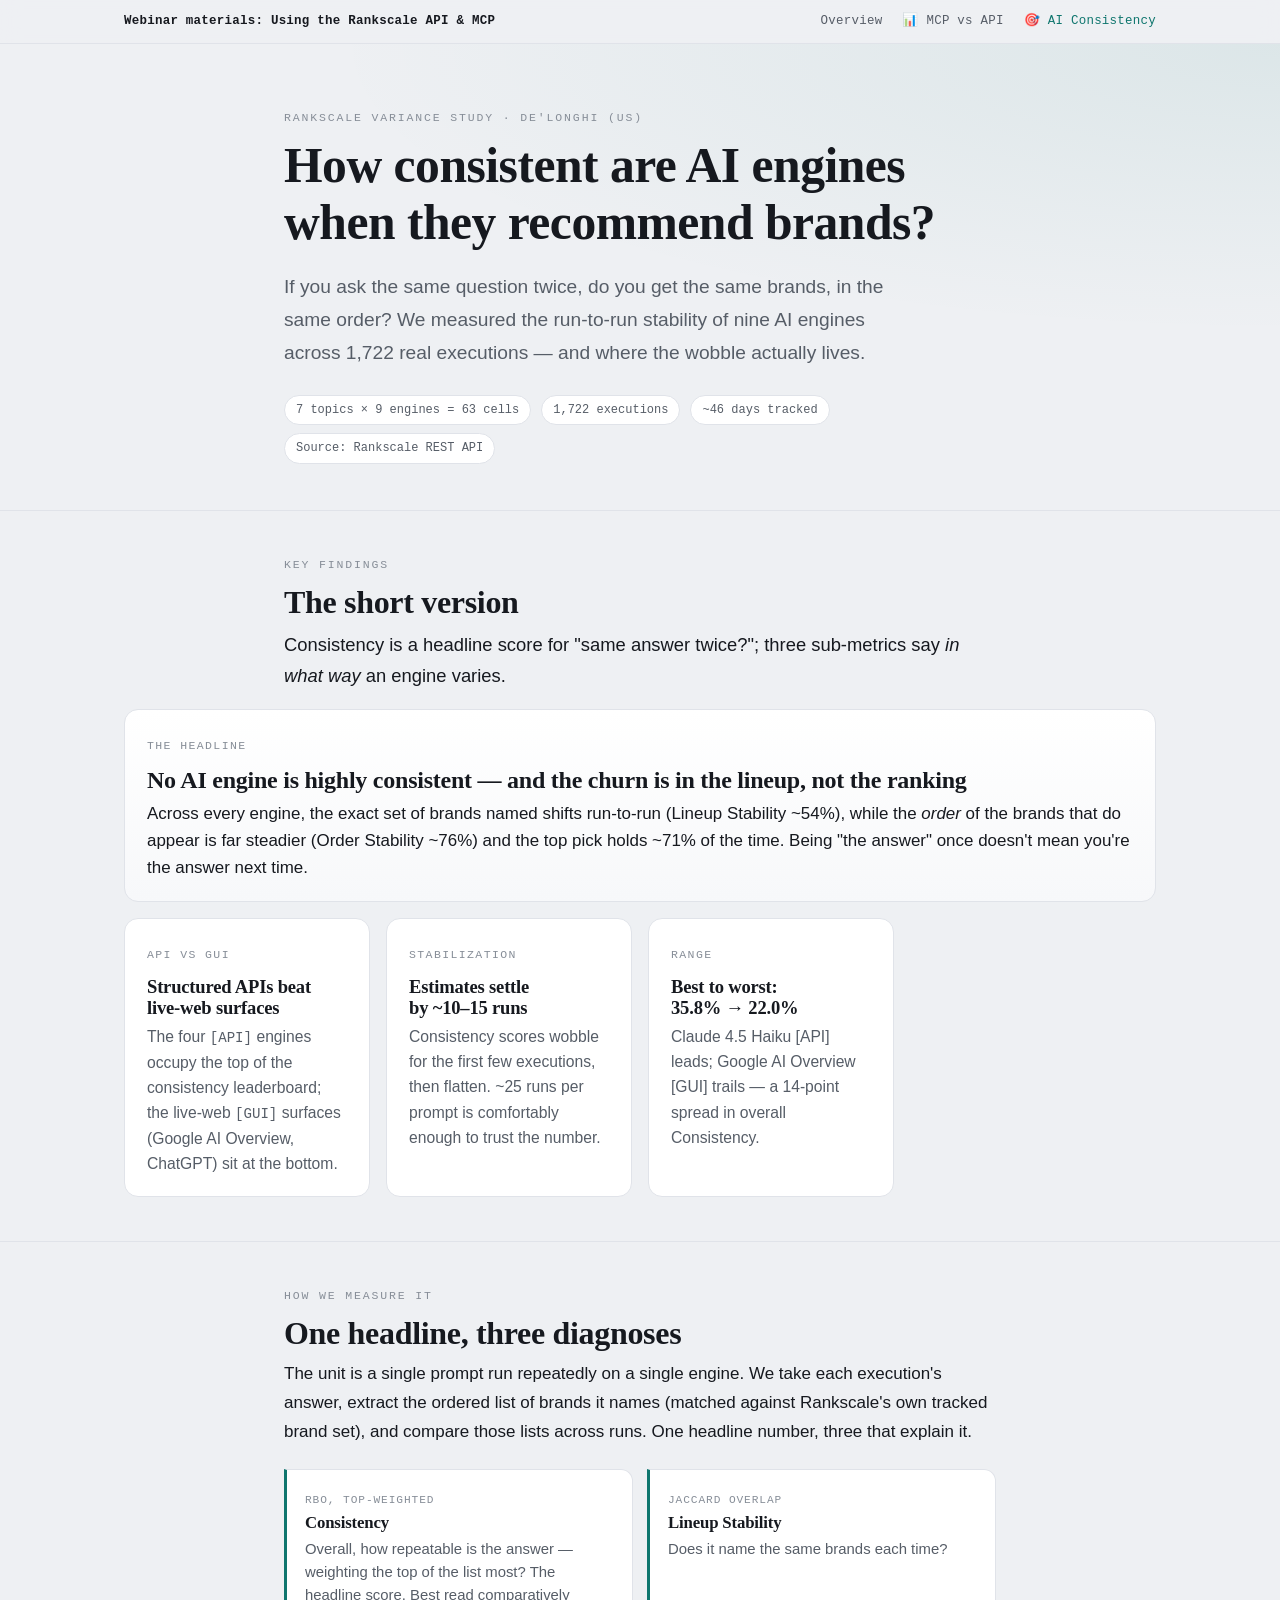
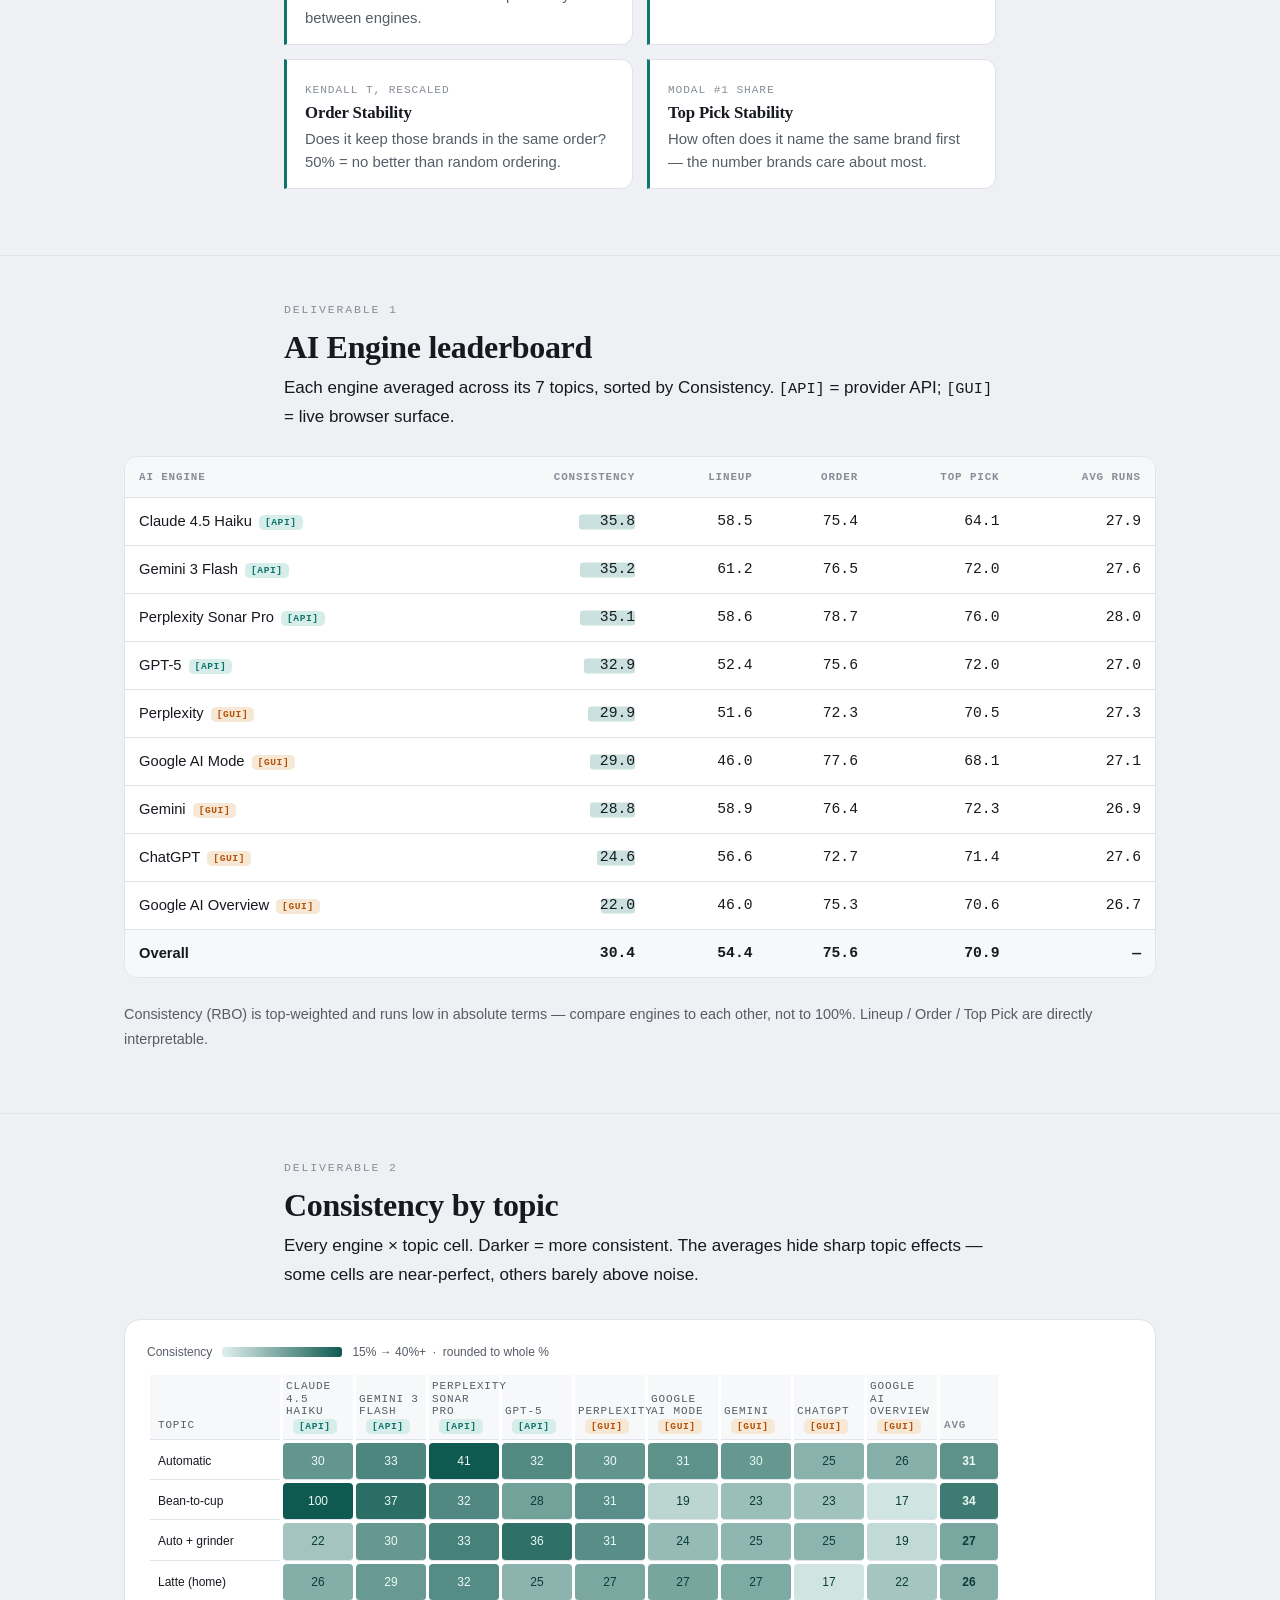
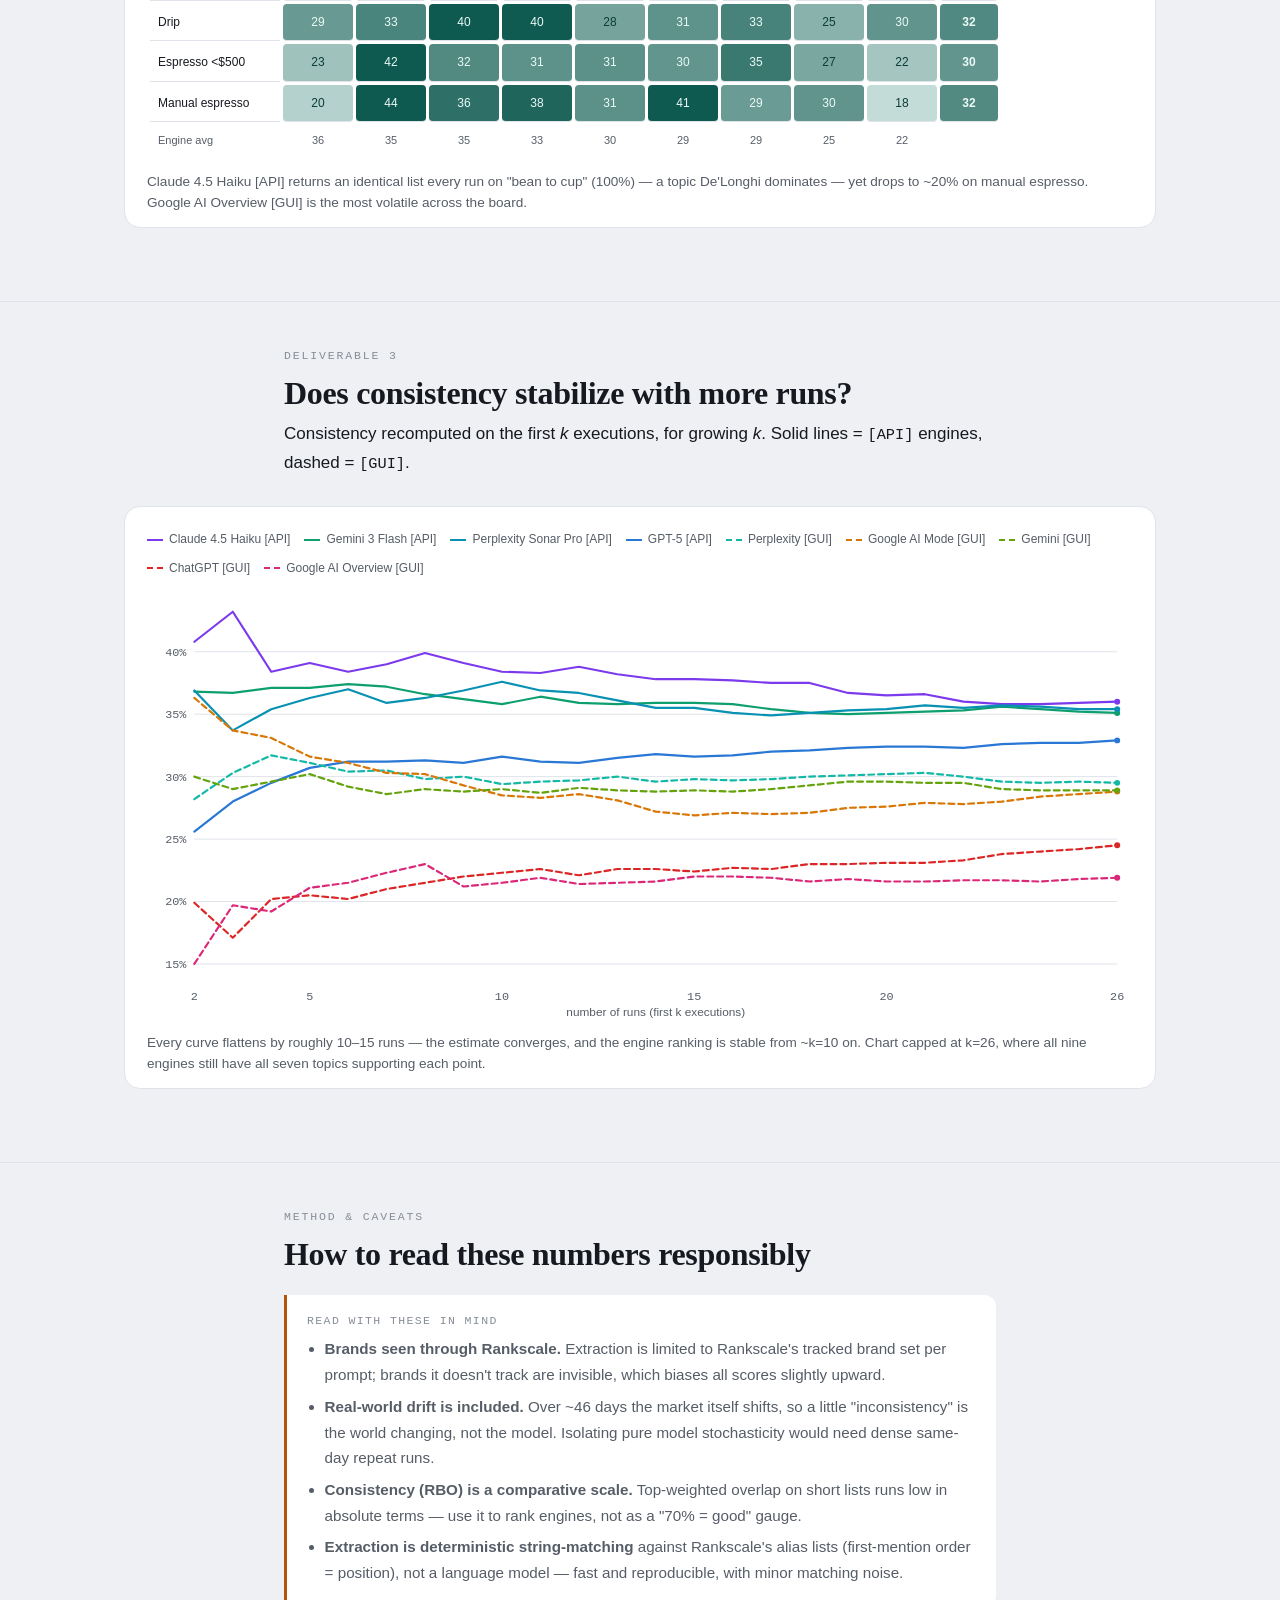
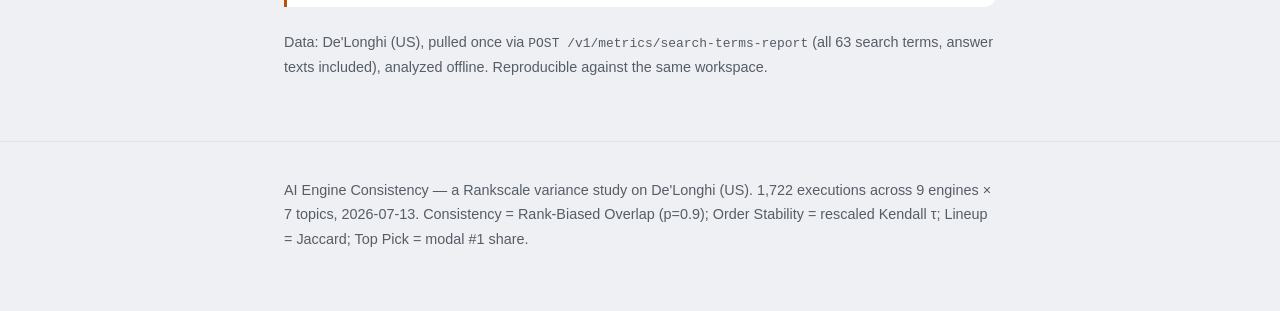
==== commit 4b37ede7: "Rework landing page: reframe as webinar materials, add agenda and speakers Title/nav/H1 updated; Ses" ====
--- a/ai-engine-consistency.html
+++ b/ai-engine-consistency.html
@@ -29,7 +29,7 @@
 
 <nav class="sitenav" aria-label="Webinar sections">
   <div class="inner">
-    <a class="brand" href="index.html">Rankscale × Claude Code</a>
+    <a class="brand" href="index.html">Webinar materials: Using the Rankscale API &amp; MCP</a>
     <a href="index.html">Overview</a>
     <a href="mcp-vs-api.html">📊 MCP vs API</a>
     <a href="ai-engine-consistency.html" aria-current="page">🎯 AI Consistency</a>
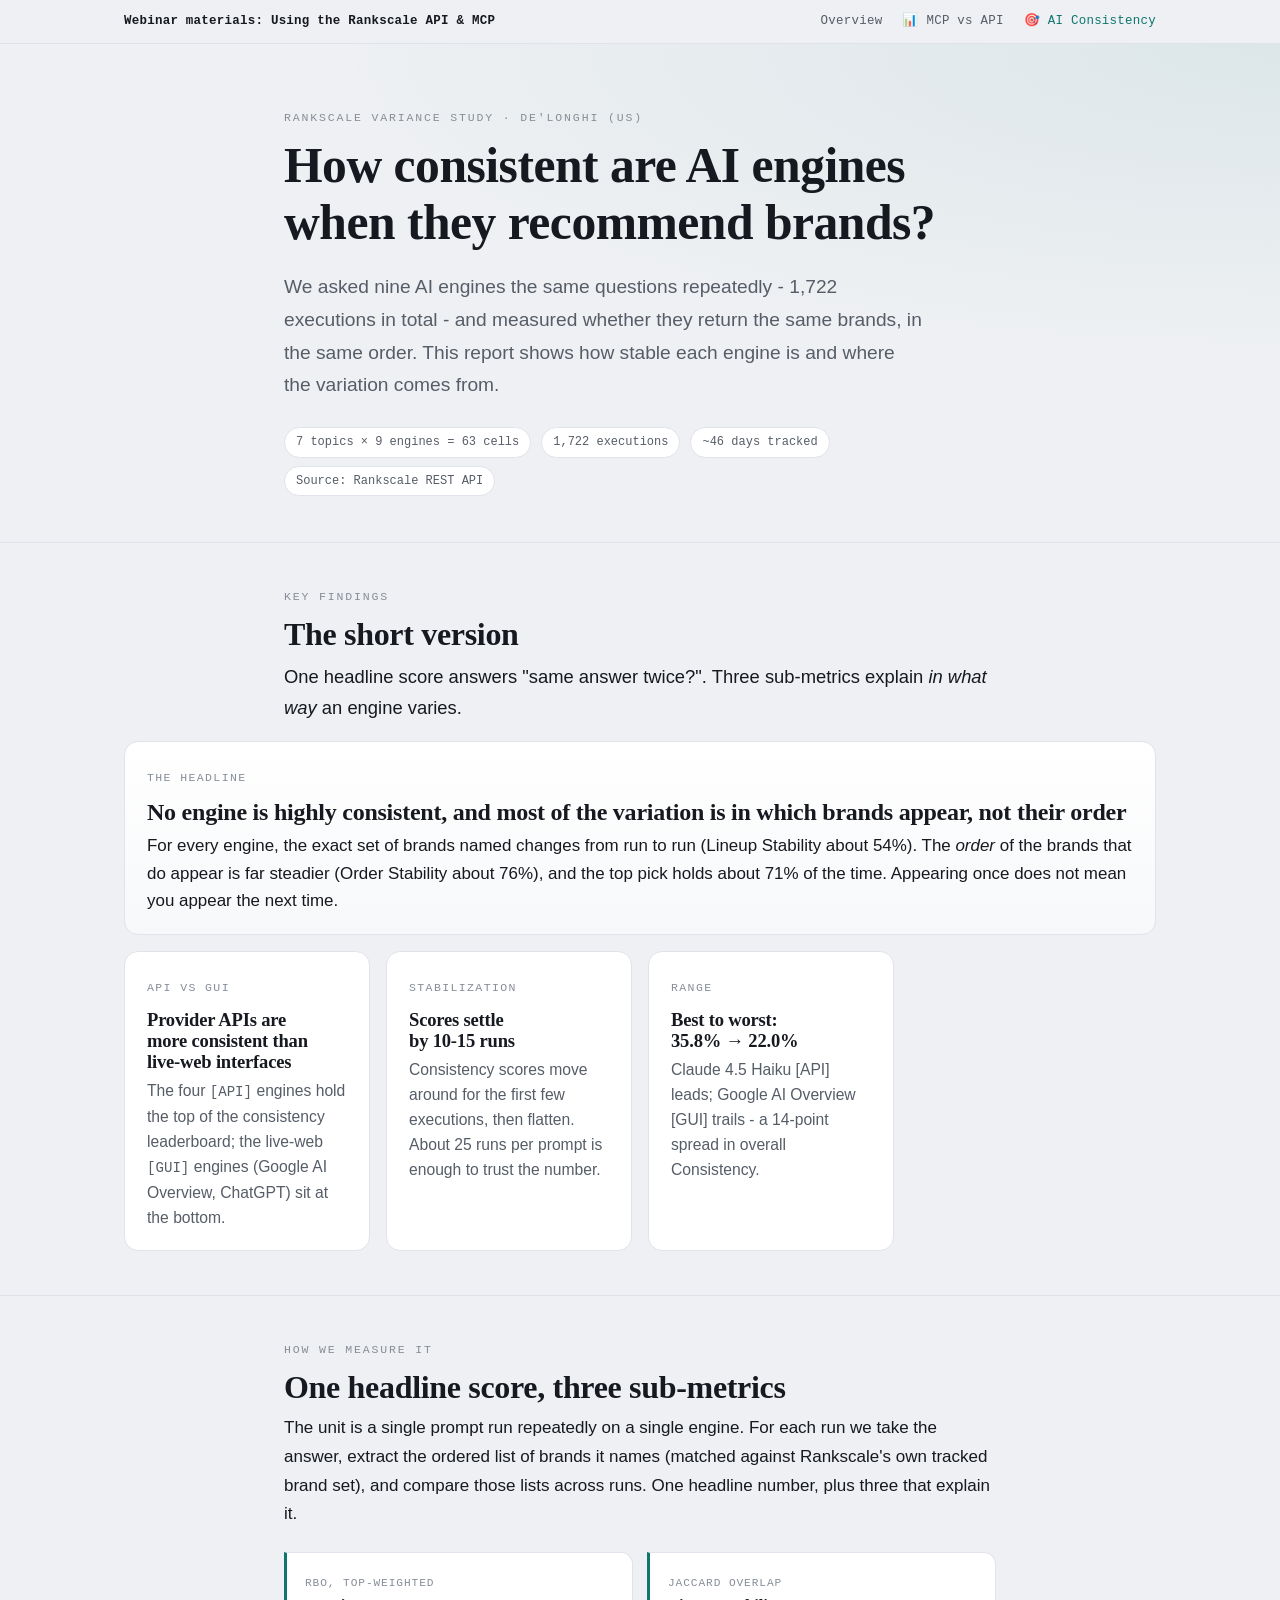
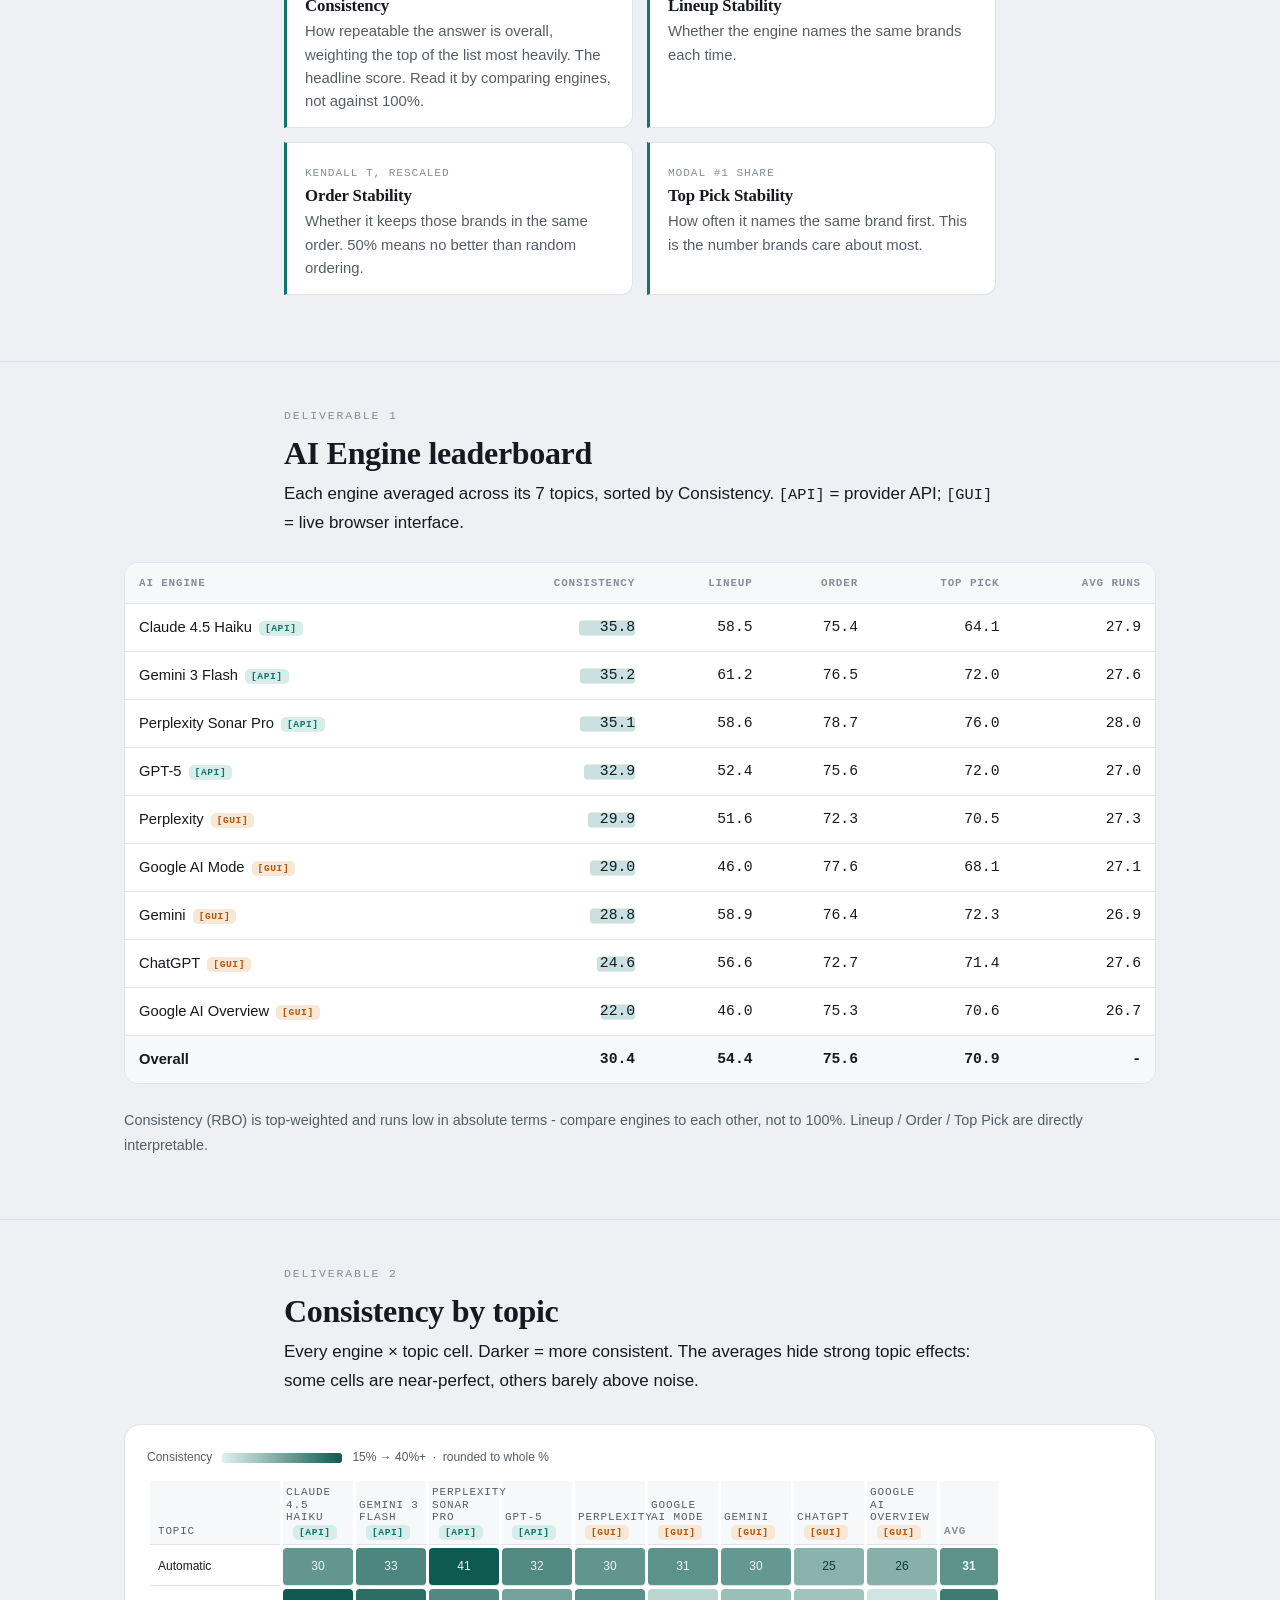
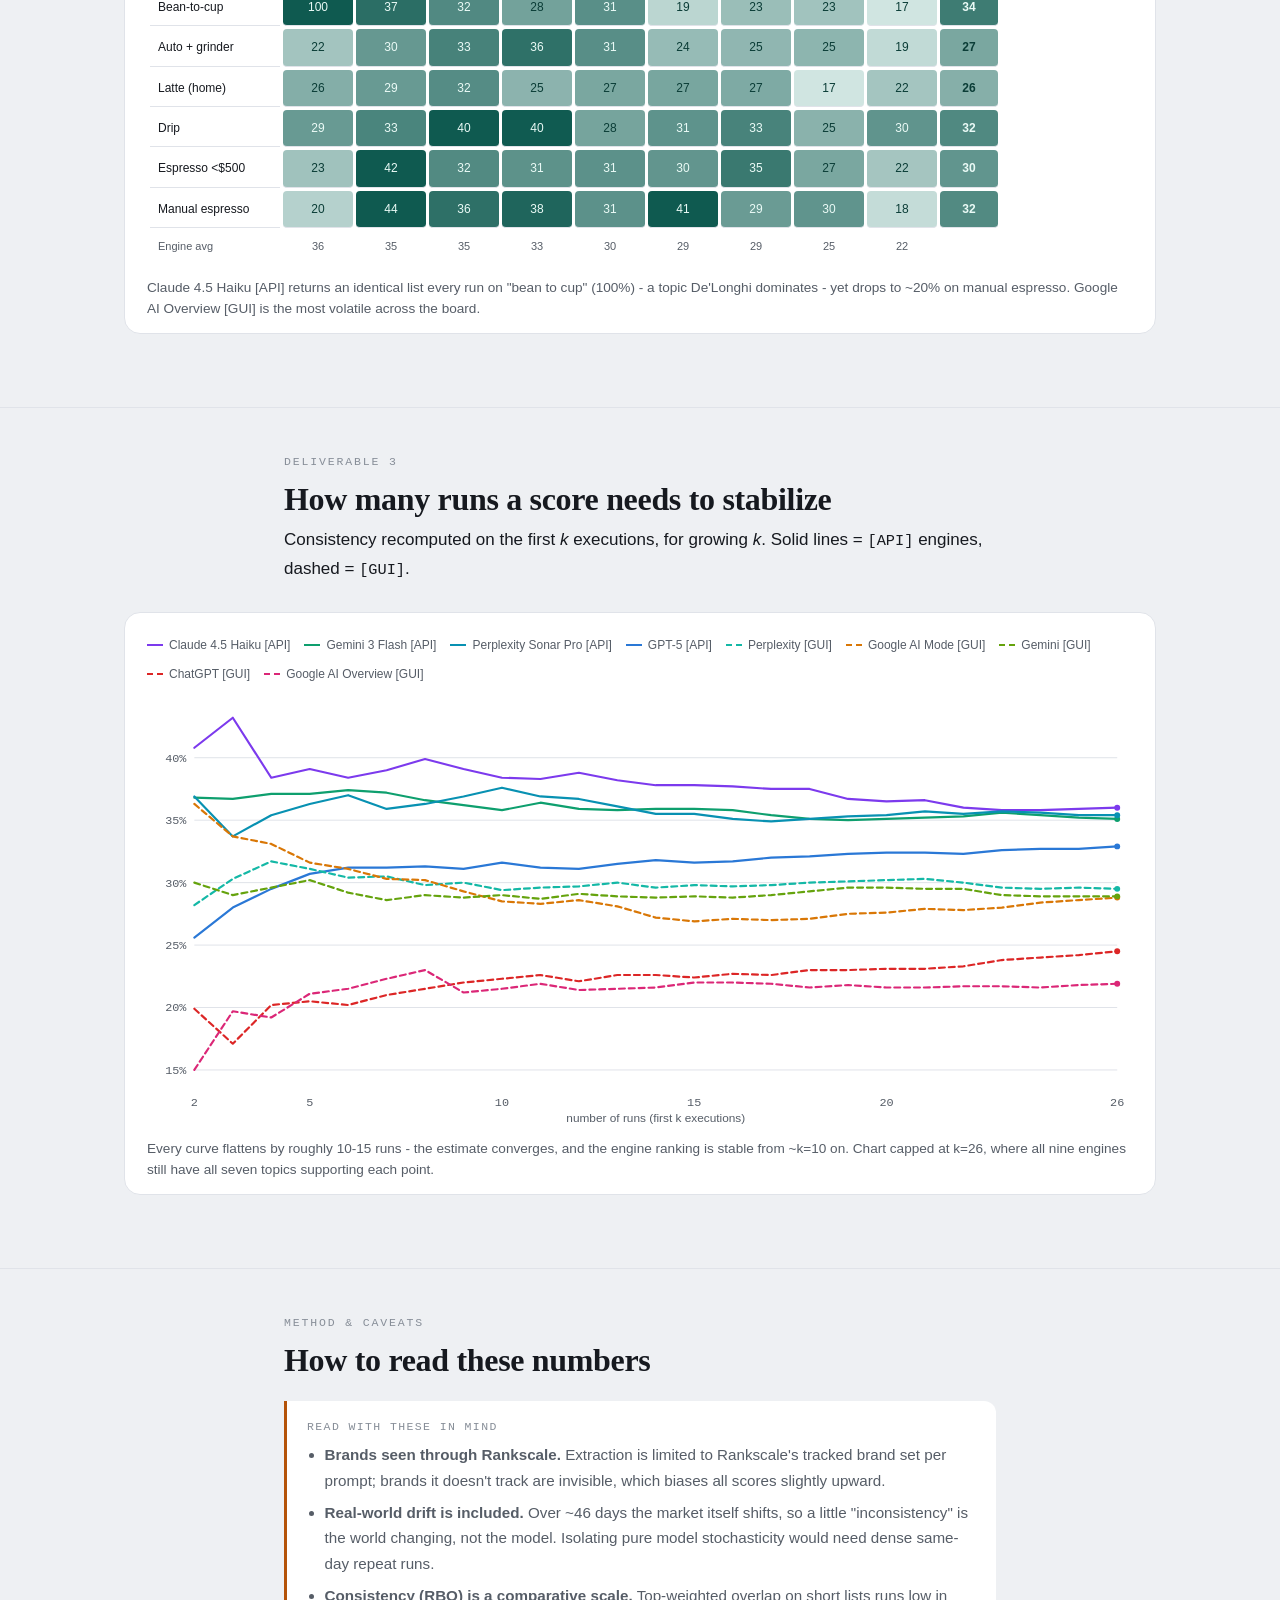
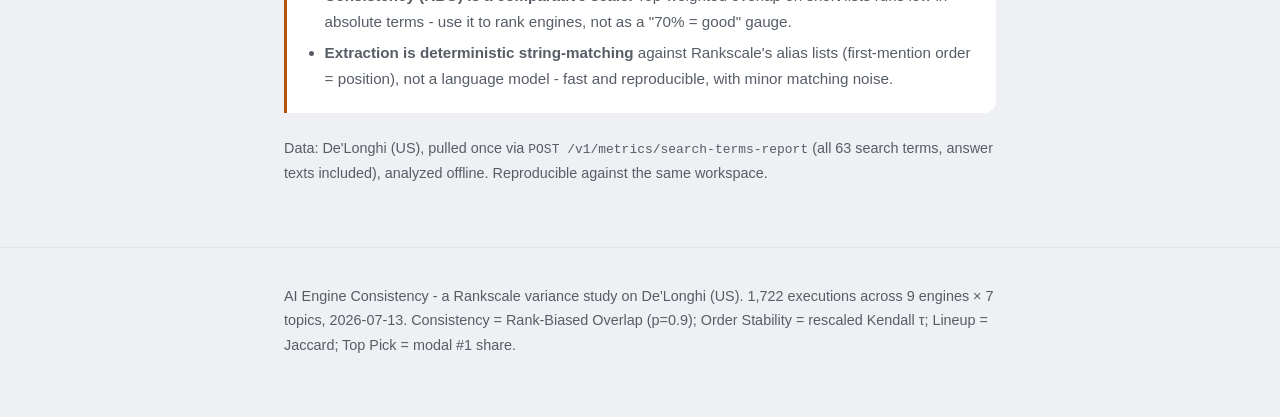
==== commit 8c8cf083: "Rewrite page copy: drier, fact-first, no em-dashes - Cut marketing metaphors ("two doors", "surface"" ====
--- a/ai-engine-consistency.html
+++ b/ai-engine-consistency.html
@@ -3,7 +3,8 @@
 <head>
   <meta charset="utf-8">
   <meta name="viewport" content="width=device-width, initial-scale=1">
-  <title>How consistent are AI engines? A Rankscale variance study</title>
+  <title>AI engine consistency - a Rankscale variance study</title>
+  <link rel="icon" type="image/svg+xml" href="assets/favicon.svg">
   <link rel="stylesheet" href="assets/base.css">
   <style>
     /* ---- page-specific: AI engine consistency ---- */
@@ -39,7 +40,7 @@
   <div class="wrap">
     <p class="eyebrow">Rankscale variance study &middot; De'Longhi (US)</p>
     <h1>How consistent are AI engines when they recommend brands?</h1>
-    <p class="dek">If you ask the same question twice, do you get the same brands, in the same order? We measured the run-to-run stability of nine AI engines across 1,722 real executions — and where the wobble actually lives.</p>
+    <p class="dek">We asked nine AI engines the same questions repeatedly - 1,722 executions in total - and measured whether they return the same brands, in the same order. This report shows how stable each engine is and where the variation comes from.</p>
     <div class="meta">
       <span>7 topics &times; 9 engines = 63 cells</span>
       <span>1,722 executions</span>
@@ -51,75 +52,75 @@
 
 <section id="findings">
   <div class="wrap"><p class="eyebrow">Key findings</p><h2>The short version</h2>
-  <p class="lead">Consistency is a headline score for "same answer twice?"; three sub-metrics say <em>in what way</em> an engine varies.</p></div>
+  <p class="lead">One headline score answers "same answer twice?". Three sub-metrics explain <em>in what way</em> an engine varies.</p></div>
   <div class="wide"><div class="findgrid reveal">
-    <div class="find hero"><span class="k">The headline</span><h3>No AI engine is highly consistent — and the churn is in the lineup, not the ranking</h3>
-      <p>Across every engine, the exact set of brands named shifts run-to-run (Lineup Stability ~54%), while the <em>order</em> of the brands that do appear is far steadier (Order Stability ~76%) and the top pick holds ~71% of the time. Being "the answer" once doesn't mean you're the answer next time.</p></div>
-    <div class="find"><span class="k">API vs GUI</span><h3>Structured APIs beat live-web surfaces</h3><p>The four <code>[API]</code> engines occupy the top of the consistency leaderboard; the live-web <code>[GUI]</code> surfaces (Google AI Overview, ChatGPT) sit at the bottom.</p></div>
-    <div class="find"><span class="k">Stabilization</span><h3>Estimates settle by ~10–15 runs</h3><p>Consistency scores wobble for the first few executions, then flatten. ~25 runs per prompt is comfortably enough to trust the number.</p></div>
-    <div class="find"><span class="k">Range</span><h3>Best to worst: 35.8% → 22.0%</h3><p>Claude 4.5 Haiku [API] leads; Google AI Overview [GUI] trails — a 14-point spread in overall Consistency.</p></div>
+    <div class="find hero"><span class="k">The headline</span><h3>No engine is highly consistent, and most of the variation is in which brands appear, not their order</h3>
+      <p>For every engine, the exact set of brands named changes from run to run (Lineup Stability about 54%). The <em>order</em> of the brands that do appear is far steadier (Order Stability about 76%), and the top pick holds about 71% of the time. Appearing once does not mean you appear the next time.</p></div>
+    <div class="find"><span class="k">API vs GUI</span><h3>Provider APIs are more consistent than live-web interfaces</h3><p>The four <code>[API]</code> engines hold the top of the consistency leaderboard; the live-web <code>[GUI]</code> engines (Google AI Overview, ChatGPT) sit at the bottom.</p></div>
+    <div class="find"><span class="k">Stabilization</span><h3>Scores settle by 10-15 runs</h3><p>Consistency scores move around for the first few executions, then flatten. About 25 runs per prompt is enough to trust the number.</p></div>
+    <div class="find"><span class="k">Range</span><h3>Best to worst: 35.8% → 22.0%</h3><p>Claude 4.5 Haiku [API] leads; Google AI Overview [GUI] trails - a 14-point spread in overall Consistency.</p></div>
   </div></div>
 </section>
 
 <section id="method">
-  <div class="wrap"><p class="eyebrow">How we measure it</p><h2>One headline, three diagnoses</h2>
-  <p>The unit is a single prompt run repeatedly on a single engine. We take each execution's answer, extract the ordered list of brands it names (matched against Rankscale's own tracked brand set), and compare those lists across runs. One headline number, three that explain it.</p>
+  <div class="wrap"><p class="eyebrow">How we measure it</p><h2>One headline score, three sub-metrics</h2>
+  <p>The unit is a single prompt run repeatedly on a single engine. For each run we take the answer, extract the ordered list of brands it names (matched against Rankscale's own tracked brand set), and compare those lists across runs. One headline number, plus three that explain it.</p>
   <div class="defs">
-    <div class="def"><span class="tech">RBO, top-weighted</span><h3>Consistency</h3><p>Overall, how repeatable is the answer — weighting the top of the list most? The headline score. Best read comparatively between engines.</p></div>
-    <div class="def"><span class="tech">Jaccard overlap</span><h3>Lineup Stability</h3><p>Does it name the same brands each time?</p></div>
-    <div class="def"><span class="tech">Kendall &tau;, rescaled</span><h3>Order Stability</h3><p>Does it keep those brands in the same order? 50% = no better than random ordering.</p></div>
-    <div class="def"><span class="tech">Modal #1 share</span><h3>Top Pick Stability</h3><p>How often does it name the same brand first — the number brands care about most.</p></div>
+    <div class="def"><span class="tech">RBO, top-weighted</span><h3>Consistency</h3><p>How repeatable the answer is overall, weighting the top of the list most heavily. The headline score. Read it by comparing engines, not against 100%.</p></div>
+    <div class="def"><span class="tech">Jaccard overlap</span><h3>Lineup Stability</h3><p>Whether the engine names the same brands each time.</p></div>
+    <div class="def"><span class="tech">Kendall &tau;, rescaled</span><h3>Order Stability</h3><p>Whether it keeps those brands in the same order. 50% means no better than random ordering.</p></div>
+    <div class="def"><span class="tech">Modal #1 share</span><h3>Top Pick Stability</h3><p>How often it names the same brand first. This is the number brands care about most.</p></div>
   </div></div>
 </section>
 
 <section id="leaderboard">
   <div class="wrap"><p class="eyebrow">Deliverable 1</p><h2>AI Engine leaderboard</h2>
-  <p>Each engine averaged across its 7 topics, sorted by Consistency. <code>[API]</code> = provider API; <code>[GUI]</code> = live browser surface.</p></div>
+  <p>Each engine averaged across its 7 topics, sorted by Consistency. <code>[API]</code> = provider API; <code>[GUI]</code> = live browser interface.</p></div>
   <div class="wide"><div class="tablewrap reveal">
     <table>
       <thead><tr><th>AI Engine</th><th class="n">Consistency</th><th class="n">Lineup</th><th class="n">Order</th><th class="n">Top Pick</th><th class="n">avg runs</th></tr></thead>
       <tbody id="lbBody"></tbody>
     </table>
   </div>
-  <p style="font-size:.9rem;color:var(--muted)">Consistency (RBO) is top-weighted and runs low in absolute terms — compare engines to each other, not to 100%. Lineup / Order / Top Pick are directly interpretable.</p>
+  <p style="font-size:.9rem;color:var(--muted)">Consistency (RBO) is top-weighted and runs low in absolute terms - compare engines to each other, not to 100%. Lineup / Order / Top Pick are directly interpretable.</p>
   </div>
 </section>
 
 <section id="heatmap">
   <div class="wrap"><p class="eyebrow">Deliverable 2</p><h2>Consistency by topic</h2>
-  <p>Every engine &times; topic cell. Darker = more consistent. The averages hide sharp topic effects — some cells are near-perfect, others barely above noise.</p></div>
+  <p>Every engine &times; topic cell. Darker = more consistent. The averages hide strong topic effects: some cells are near-perfect, others barely above noise.</p></div>
   <div class="wide"><figure class="reveal">
     <div style="display:flex;align-items:center;gap:10px;font-size:12px;color:var(--muted);margin-bottom:10px;flex-wrap:wrap">
       <span>Consistency</span><span style="display:inline-block;width:120px;height:10px;border-radius:3px;background:linear-gradient(90deg,rgb(224,240,237),rgb(15,90,80))"></span><span>15% → 40%+ &nbsp;·&nbsp; rounded to whole %</span></div>
     <div id="hm" style="overflow-x:auto"></div>
-    <figcaption>Claude 4.5 Haiku [API] returns an identical list every run on "bean to cup" (100%) — a topic De'Longhi dominates — yet drops to ~20% on manual espresso. Google AI Overview [GUI] is the most volatile across the board.</figcaption>
+    <figcaption>Claude 4.5 Haiku [API] returns an identical list every run on "bean to cup" (100%) - a topic De'Longhi dominates - yet drops to ~20% on manual espresso. Google AI Overview [GUI] is the most volatile across the board.</figcaption>
   </figure></div>
 </section>
 
 <section id="convergence">
-  <div class="wrap"><p class="eyebrow">Deliverable 3</p><h2>Does consistency stabilize with more runs?</h2>
+  <div class="wrap"><p class="eyebrow">Deliverable 3</p><h2>How many runs a score needs to stabilize</h2>
   <p>Consistency recomputed on the first <em>k</em> executions, for growing <em>k</em>. Solid lines = <code>[API]</code> engines, dashed = <code>[GUI]</code>.</p></div>
   <div class="wide"><figure class="reveal">
     <div class="legend" id="cvLegend"></div>
     <div style="overflow-x:auto"><svg id="cv" viewBox="0 0 1000 440" role="img" aria-label="Consistency versus number of runs for nine engines; curves flatten by 10 to 15 runs. API engines settle highest, GUI engines lowest."></svg></div>
-    <figcaption>Every curve flattens by roughly 10–15 runs — the estimate converges, and the engine ranking is stable from ~k=10 on. Chart capped at k=26, where all nine engines still have all seven topics supporting each point.</figcaption>
+    <figcaption>Every curve flattens by roughly 10-15 runs - the estimate converges, and the engine ranking is stable from ~k=10 on. Chart capped at k=26, where all nine engines still have all seven topics supporting each point.</figcaption>
   </figure></div>
 </section>
 
 <section id="caveats">
-  <div class="wrap"><p class="eyebrow">Method &amp; caveats</p><h2>How to read these numbers responsibly</h2>
+  <div class="wrap"><p class="eyebrow">Method &amp; caveats</p><h2>How to read these numbers</h2>
   <div class="callout"><span class="k">Read with these in mind</span>
   <ul>
     <li><strong>Brands seen through Rankscale.</strong> Extraction is limited to Rankscale's tracked brand set per prompt; brands it doesn't track are invisible, which biases all scores slightly upward.</li>
     <li><strong>Real-world drift is included.</strong> Over ~46 days the market itself shifts, so a little "inconsistency" is the world changing, not the model. Isolating pure model stochasticity would need dense same-day repeat runs.</li>
-    <li><strong>Consistency (RBO) is a comparative scale.</strong> Top-weighted overlap on short lists runs low in absolute terms — use it to rank engines, not as a "70% = good" gauge.</li>
-    <li><strong>Extraction is deterministic string-matching</strong> against Rankscale's alias lists (first-mention order = position), not a language model — fast and reproducible, with minor matching noise.</li>
+    <li><strong>Consistency (RBO) is a comparative scale.</strong> Top-weighted overlap on short lists runs low in absolute terms - use it to rank engines, not as a "70% = good" gauge.</li>
+    <li><strong>Extraction is deterministic string-matching</strong> against Rankscale's alias lists (first-mention order = position), not a language model - fast and reproducible, with minor matching noise.</li>
   </ul></div>
   <p style="font-size:.9rem;color:var(--muted)">Data: De'Longhi (US), pulled once via <code>POST /v1/metrics/search-terms-report</code> (all 63 search terms, answer texts included), analyzed offline. Reproducible against the same workspace.</p>
   </div>
 </section>
 
-<footer><div class="wrap"><p style="margin:0">AI Engine Consistency — a Rankscale variance study on De'Longhi (US). 1,722 executions across 9 engines &times; 7 topics, 2026-07-13. Consistency = Rank-Biased Overlap (p=0.9); Order Stability = rescaled Kendall &tau;; Lineup = Jaccard; Top Pick = modal #1 share.</p></div></footer>
+<footer><div class="wrap"><p style="margin:0">AI Engine Consistency - a Rankscale variance study on De'Longhi (US). 1,722 executions across 9 engines &times; 7 topics, 2026-07-13. Consistency = Rank-Biased Overlap (p=0.9); Order Stability = rescaled Kendall &tau;; Lineup = Jaccard; Top Pick = modal #1 share.</p></div></footer>
 
 <script>
 (function(){
@@ -145,7 +146,7 @@
     var bar='<span class="cbar"><span style="position:absolute;right:0;top:50%;transform:translateY(-50%);height:60%;width:'+w+'%;max-width:100%;background:color-mix(in srgb, var(--teal) 22%, transparent);border-radius:3px;z-index:0"></span><span style="position:relative;z-index:1">'+e.c.toFixed(1)+'</span></span>';
     tb.insertAdjacentHTML("beforeend","<tr><td>"+e.name+badge+"</td><td class='n'>"+bar+"</td><td class='n'>"+e.l.toFixed(1)+"</td><td class='n'>"+e.o.toFixed(1)+"</td><td class='n'>"+e.t.toFixed(1)+"</td><td class='n'>"+e.n.toFixed(1)+"</td></tr>");
   });
-  tb.insertAdjacentHTML("beforeend","<tr class='total'><td>Overall</td><td class='n'>"+overall.c.toFixed(1)+"</td><td class='n'>"+overall.l.toFixed(1)+"</td><td class='n'>"+overall.o.toFixed(1)+"</td><td class='n'>"+overall.t.toFixed(1)+"</td><td class='n'>—</td></tr>");
+  tb.insertAdjacentHTML("beforeend","<tr class='total'><td>Overall</td><td class='n'>"+overall.c.toFixed(1)+"</td><td class='n'>"+overall.l.toFixed(1)+"</td><td class='n'>"+overall.o.toFixed(1)+"</td><td class='n'>"+overall.t.toFixed(1)+"</td><td class='n'>-</td></tr>");
 
   // heatmap (topics as rows, engines as columns)
   var engs=[
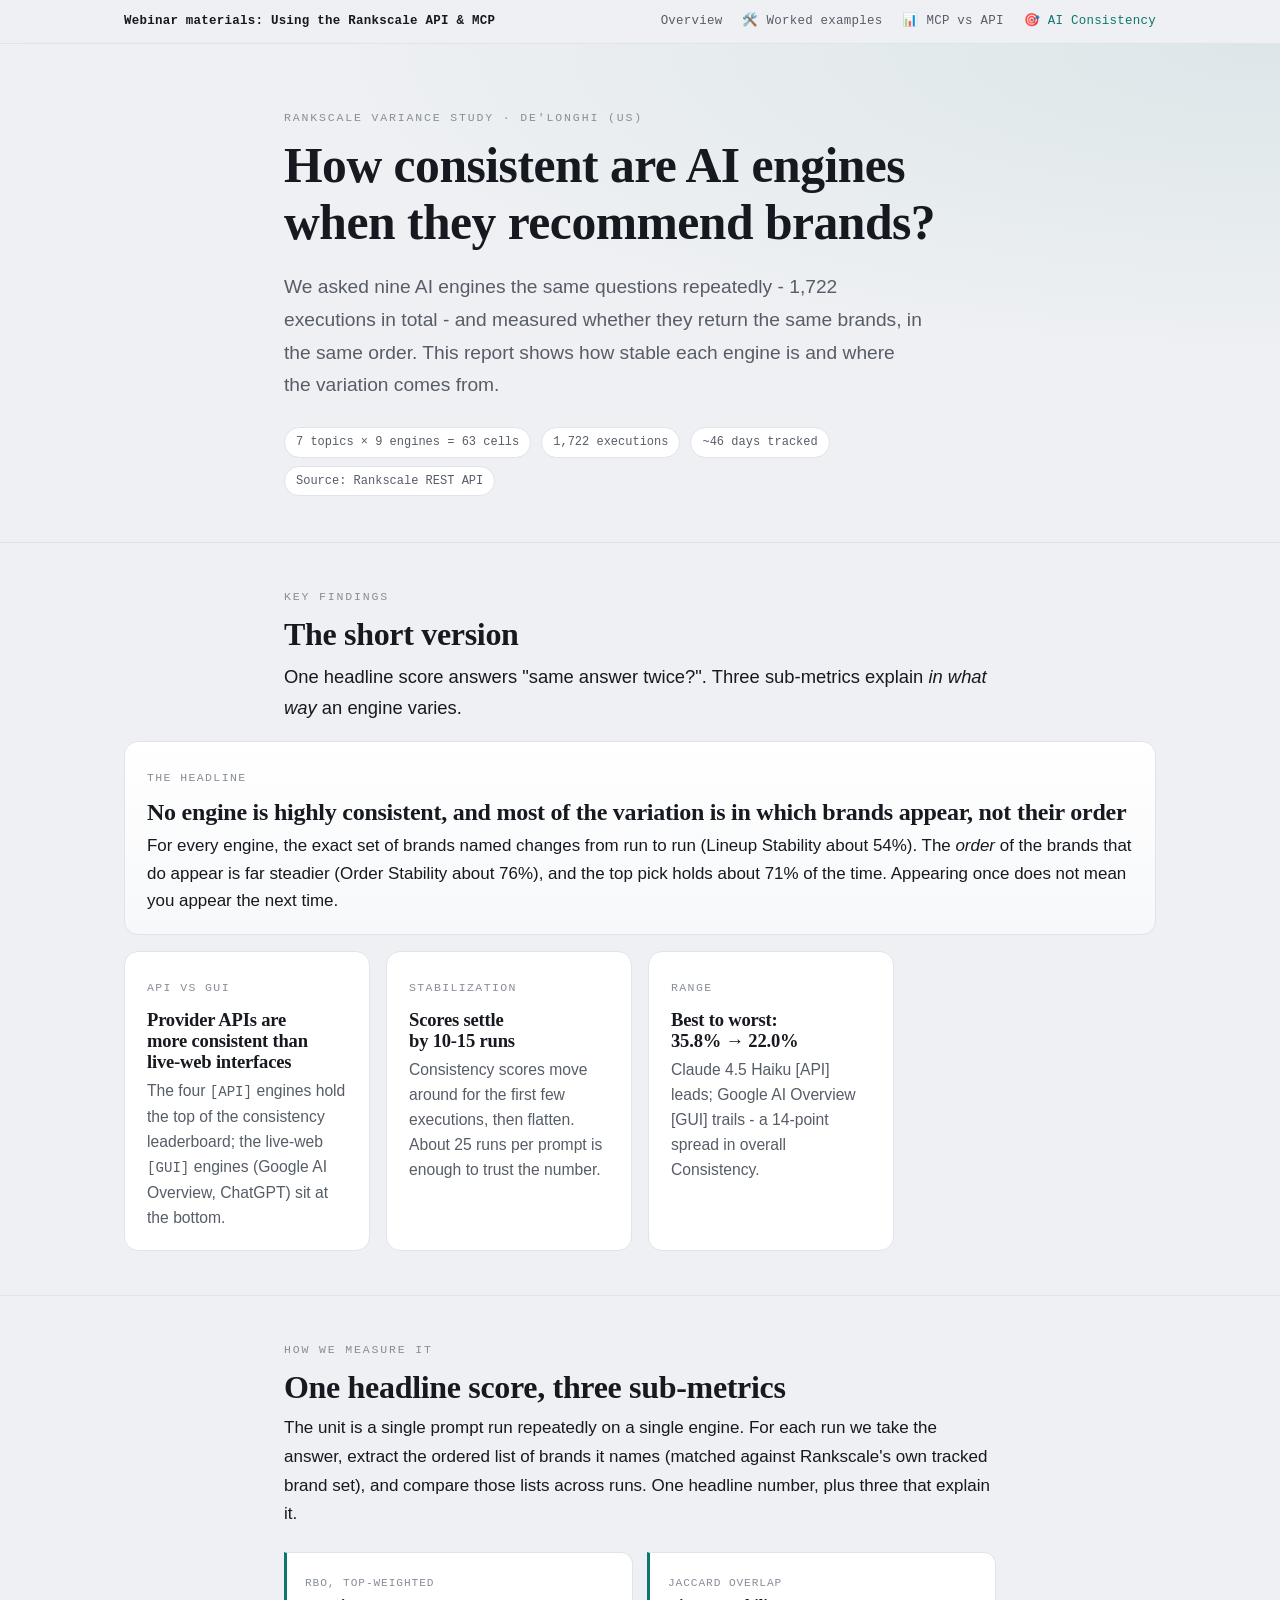
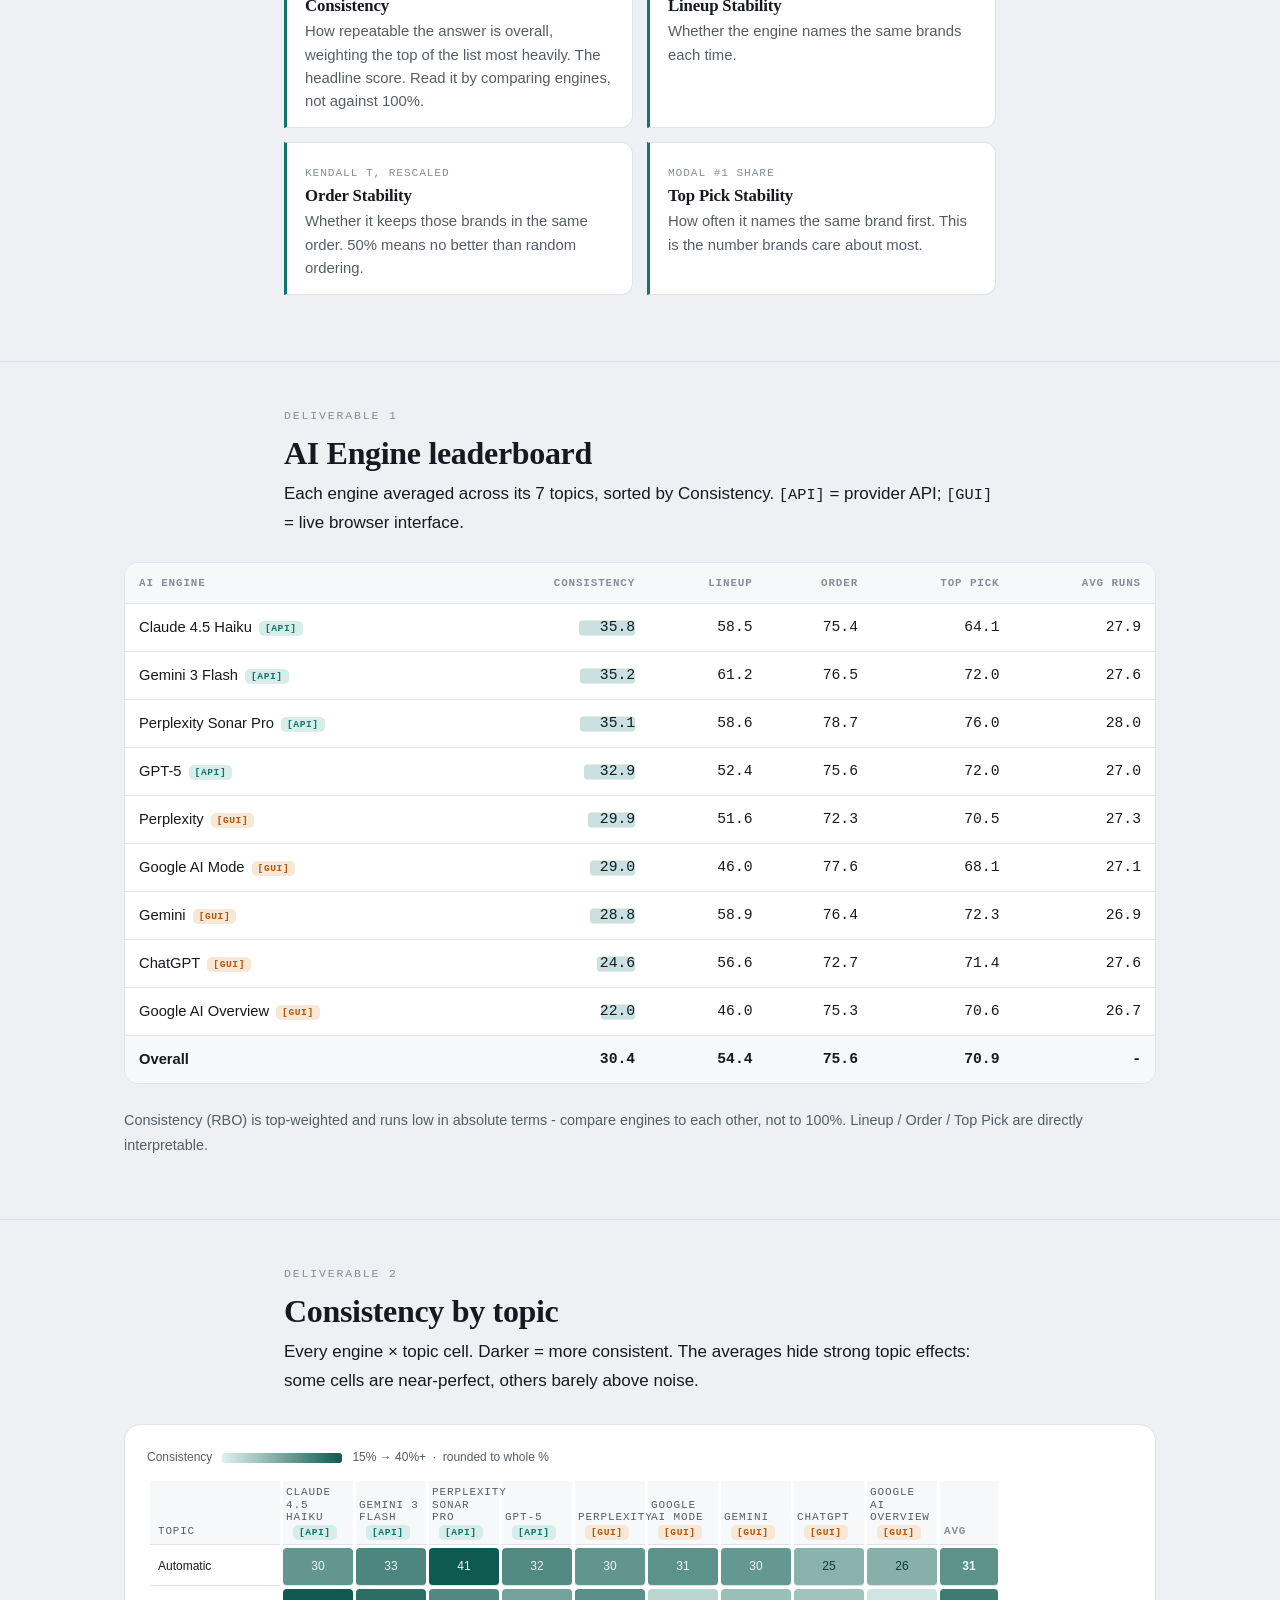
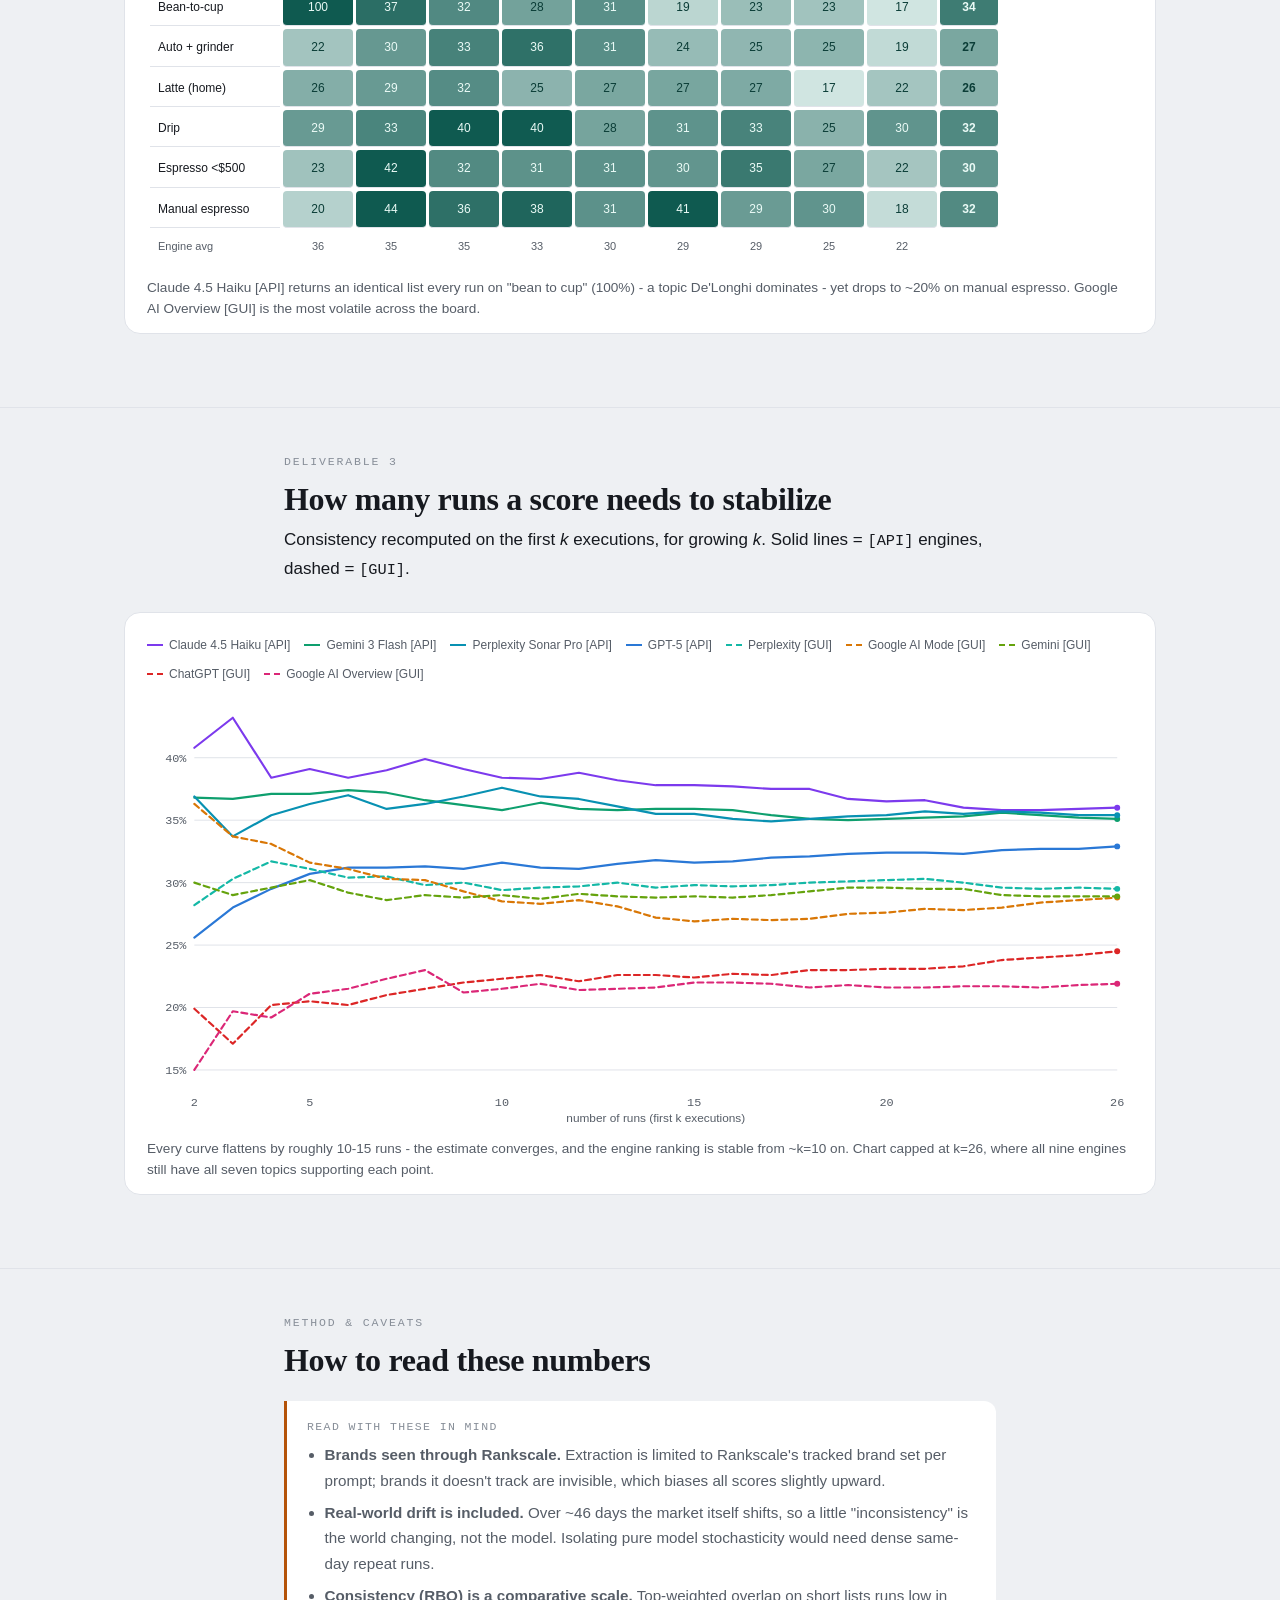
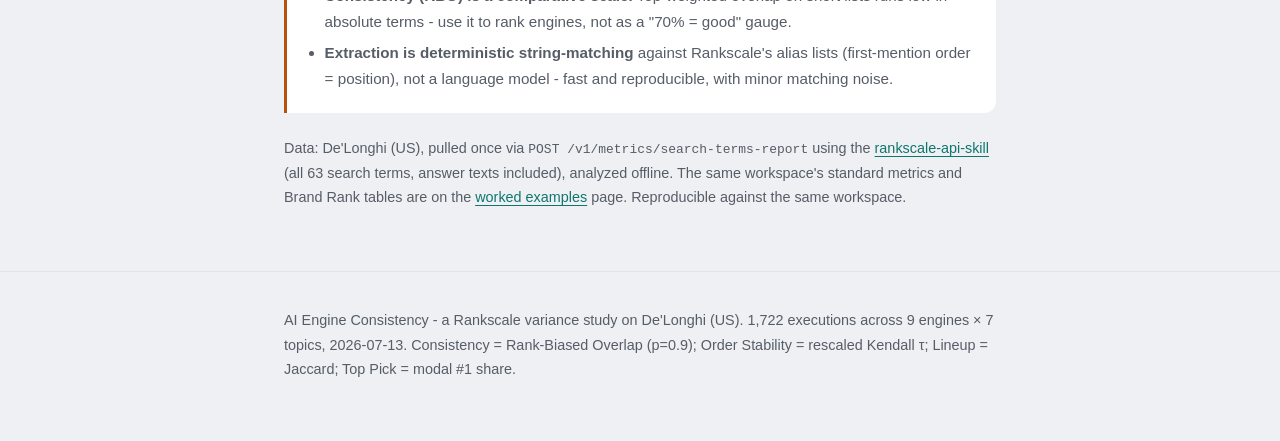
==== commit 98d27899: "Add worked examples page (basic usage & advanced analysis) 12 charts on De'Longhi (US), 2026-05-28 t" ====
--- a/ai-engine-consistency.html
+++ b/ai-engine-consistency.html
@@ -32,6 +32,7 @@
   <div class="inner">
     <a class="brand" href="index.html">Webinar materials: Using the Rankscale API &amp; MCP</a>
     <a href="index.html">Overview</a>
+    <a href="basic-and-advanced.html">🛠️ Worked examples</a>
     <a href="mcp-vs-api.html">📊 MCP vs API</a>
     <a href="ai-engine-consistency.html" aria-current="page">🎯 AI Consistency</a>
   </div>
@@ -116,7 +117,7 @@
     <li><strong>Consistency (RBO) is a comparative scale.</strong> Top-weighted overlap on short lists runs low in absolute terms - use it to rank engines, not as a "70% = good" gauge.</li>
     <li><strong>Extraction is deterministic string-matching</strong> against Rankscale's alias lists (first-mention order = position), not a language model - fast and reproducible, with minor matching noise.</li>
   </ul></div>
-  <p style="font-size:.9rem;color:var(--muted)">Data: De'Longhi (US), pulled once via <code>POST /v1/metrics/search-terms-report</code> (all 63 search terms, answer texts included), analyzed offline. Reproducible against the same workspace.</p>
+  <p style="font-size:.9rem;color:var(--muted)">Data: De'Longhi (US), pulled once via <code>POST /v1/metrics/search-terms-report</code> using the <a href="https://github.com/bojan-basrak/rankscale-api-skill" target="_blank" rel="noopener">rankscale-api-skill</a> (all 63 search terms, answer texts included), analyzed offline. The same workspace's standard metrics and Brand Rank tables are on the <a href="basic-and-advanced.html">worked examples</a> page. Reproducible against the same workspace.</p>
   </div>
 </section>
 
